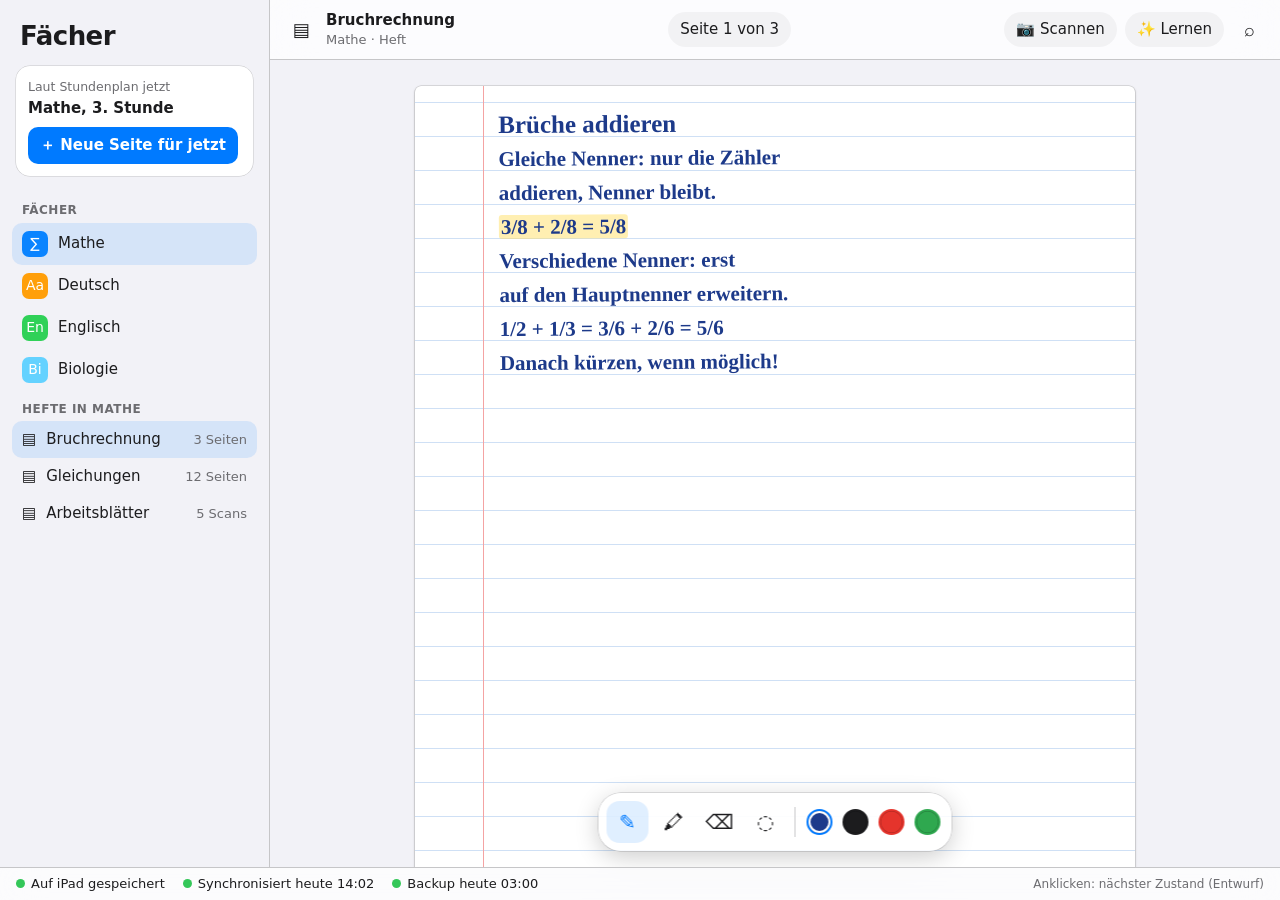
==== docs/mockup/index.html @ 71bb4525 "docs: clickable design draft of the iPad app A single HTML page: sidebar with subjects, a ruled page" ====
<!doctype html>
<html lang="de">
<head>
<meta charset="utf-8">
<meta name="viewport" content="width=device-width, initial-scale=1">
<title>JuNotes – Entwurf</title>
<style>
:root{
  --bg:#f2f2f7; --paper:#fff; --panel:#ffffffcc; --side:#f2f2f7; --line:#c6c6c8; --text:#1c1c1e; --muted:#6c6c70;
  --accent:#007aff; --ink:#1d3a8a; --rule:#cfe0f5; --margin:#f4a3a3; --glass:#ffffffb8; --hover:#0000000a; --sel:#007aff1f;
  --ok:#34c759; --wait:#ff9500; --bad:#ff3b30;
}
@media (prefers-color-scheme:dark){:root{
  --bg:#000; --paper:#1c1c1e; --panel:#2c2c2ecc; --side:#1c1c1e; --line:#38383a; --text:#f5f5f7; --muted:#98989d;
  --accent:#0a84ff; --ink:#9db7ff; --rule:#2e3a4d; --margin:#7a3a3a; --glass:#2c2c2eb8; --hover:#ffffff12; --sel:#0a84ff33;
}}
*{box-sizing:border-box;margin:0}
html,body{height:100%}
body{font:15px/1.4 -apple-system,BlinkMacSystemFont,"SF Pro Text","Segoe UI",system-ui,sans-serif;color:var(--text);background:var(--bg);overflow:hidden}
button{font:inherit;color:inherit;background:none;border:0;cursor:pointer}
.app{display:grid;grid-template-columns:270px minmax(0,1fr);grid-template-rows:minmax(0,1fr) auto;height:100vh}
.app.nosidebar{grid-template-columns:0 minmax(0,1fr)}
.app.nosidebar .side{display:none}

/* sidebar */
.side{background:var(--side);border-right:.5px solid var(--line);overflow:auto;padding:18px 12px;grid-row:1}
.side h2{font-size:26px;font-weight:700;letter-spacing:-.02em;padding:0 8px 12px}
.now{background:var(--paper);border-radius:14px;padding:12px;margin:0 4px 16px;box-shadow:0 0 0 .5px var(--line)}
.now small{color:var(--muted);display:block}
.now b{display:block;margin:2px 0 8px}
.btn{background:var(--accent);color:#fff;border-radius:10px;padding:8px 12px;font-weight:600;display:inline-flex;gap:6px;align-items:center}
.btn.ghost{background:var(--sel);color:var(--accent)}
.sec{font-size:12px;font-weight:600;color:var(--muted);padding:10px 10px 4px;text-transform:uppercase;letter-spacing:.04em}
.row{display:flex;align-items:center;gap:10px;width:100%;padding:8px 10px;border-radius:10px;text-align:left}
.row:hover{background:var(--hover)}
.row.sel{background:var(--sel)}
.dot{width:26px;height:26px;border-radius:7px;display:grid;place-items:center;color:#fff;font-size:14px;flex:none}
.row .meta{margin-left:auto;color:var(--muted);font-size:13px}

/* main */
.main{display:flex;flex-direction:column;min-width:0;min-height:0;position:relative;grid-row:1}
.bar{display:flex;align-items:center;gap:8px;padding:10px 14px;background:var(--glass);backdrop-filter:blur(20px) saturate(1.6);-webkit-backdrop-filter:blur(20px) saturate(1.6);border-bottom:.5px solid var(--line);z-index:5}
.bar .title{font-weight:600;white-space:nowrap}
.bar .sub{color:var(--muted);font-size:13px;white-space:nowrap}
.bar .mid{flex:1;text-align:center}
.pill{padding:7px 12px;border-radius:999px;background:var(--hover);display:inline-flex;gap:6px;align-items:center;font-weight:500}
.pill:hover{background:var(--sel);color:var(--accent)}
.icon{width:34px;height:34px;border-radius:10px;display:grid;place-items:center;font-size:18px}
.icon:hover{background:var(--hover)}
.scroll{flex:1;overflow:auto;padding:26px 0 120px;background:var(--bg);scroll-behavior:smooth}
.page{width:min(720px,calc(100% - 48px));aspect-ratio:210/297;margin:0 auto 22px;background:var(--paper);border-radius:6px;box-shadow:0 1px 3px #0003,0 0 0 .5px var(--line);position:relative;overflow:hidden;
  background-image:linear-gradient(var(--rule) 1px,transparent 1px);background-size:100% 34px;background-position:0 50px}
.page::before{content:"";position:absolute;left:68px;top:0;bottom:0;width:1px;background:var(--margin)}
.page .no{position:absolute;right:14px;bottom:10px;font-size:12px;color:var(--muted)}
.hand{position:absolute;left:84px;right:30px;top:20px;font:600 21px/34px "Bradley Hand","Noteworthy","Segoe Print","Comic Sans MS",cursive;color:var(--ink);transform:rotate(-.4deg)}
.hand .h{font-size:25px}
.hand mark{background:#ffe06680;color:inherit;padding:0 2px;border-radius:3px}
canvas.draw{position:absolute;inset:0;width:100%;height:100%;touch-action:none;cursor:crosshair}
.page.auto{opacity:.55}
.autonote{position:absolute;left:0;right:0;top:46%;text-align:center;color:var(--muted);font-size:14px}

/* floating tools */
.tools{position:absolute;left:50%;bottom:16px;transform:translateX(-50%);display:flex;gap:4px;padding:8px;border-radius:22px;background:var(--glass);backdrop-filter:blur(24px) saturate(1.6);-webkit-backdrop-filter:blur(24px) saturate(1.6);box-shadow:0 6px 24px #0003,0 0 0 .5px var(--line);z-index:6}
.tool{width:42px;height:42px;border-radius:13px;display:grid;place-items:center;font-size:20px}
.tool:hover{background:var(--hover)}
.tool.on{background:var(--sel);color:var(--accent)}
.sw{width:26px;height:26px;border-radius:50%;margin:8px 3px;box-shadow:0 0 0 .5px #0004 inset;border:2px solid transparent}
.sw.on{border-color:var(--accent);outline:2px solid var(--paper);outline-offset:-4px}
.sep{width:1px;background:var(--line);margin:6px 4px}

/* status line */
.status{grid-column:1/-1;grid-row:2;display:flex;gap:18px;padding:7px 16px;background:var(--glass);backdrop-filter:blur(20px);-webkit-backdrop-filter:blur(20px);border-top:.5px solid var(--line);font-size:13px;align-items:center;cursor:pointer;user-select:none;z-index:7}
.seg{display:inline-flex;gap:6px;align-items:center;white-space:nowrap}
.seg i{width:9px;height:9px;border-radius:50%;display:inline-block}
.ok i{background:var(--ok)}.wait i{background:var(--wait)}.bad i{background:var(--bad)}
.status .hint{margin-left:auto;color:var(--muted);font-size:12px}

/* overlays */
.scrim{position:fixed;inset:0;background:#0006;display:none;place-items:center;z-index:20}
.scrim.open{display:grid}
.sheet{width:min(460px,calc(100% - 32px));background:var(--paper);border-radius:20px;padding:22px;box-shadow:0 20px 60px #0006}
.sheet h3{font-size:20px;margin-bottom:4px}
.sheet p.s{color:var(--muted);margin-bottom:14px}
.opt{display:flex;gap:12px;align-items:center;padding:12px;border-radius:12px;border:1.5px solid var(--line);margin-bottom:8px;width:100%;text-align:left}
.opt.on{border-color:var(--accent);background:var(--sel)}
.opt small{color:var(--muted);display:block}
.actions{display:flex;justify-content:flex-end;gap:8px;margin-top:14px}
.menu{position:absolute;right:14px;top:56px;width:310px;background:var(--glass);backdrop-filter:blur(24px) saturate(1.6);-webkit-backdrop-filter:blur(24px) saturate(1.6);border-radius:16px;box-shadow:0 10px 40px #0004,0 0 0 .5px var(--line);padding:6px;display:none;z-index:10}
.menu.open{display:block}
.menu button{display:flex;gap:12px;width:100%;padding:10px;border-radius:10px;text-align:left;align-items:flex-start}
.menu button:hover{background:var(--sel)}
.menu small{color:var(--muted);display:block}
.menu .ic{font-size:20px;width:26px;text-align:center}
.card{background:var(--bg);border-radius:14px;padding:16px;margin:10px 0}
.card .q{font-weight:600;font-size:17px;margin-bottom:8px}
.src{font-size:12px;color:var(--accent)}
.search{width:min(560px,calc(100% - 32px));align-self:start;margin-top:12vh}
.search input{width:100%;font:inherit;font-size:18px;padding:12px 14px;border-radius:12px;border:0;background:var(--bg);color:var(--text);outline:2px solid var(--accent)}
.hit{display:flex;gap:12px;padding:10px 4px;border-bottom:.5px solid var(--line)}
.thumb{width:54px;aspect-ratio:210/297;background:var(--paper);border:.5px solid var(--line);border-radius:3px;flex:none;position:relative;background-image:linear-gradient(var(--rule) 1px,transparent 1px);background-size:100% 6px}
.thumb i{position:absolute;left:8px;right:8px;top:30%;height:6px;background:#ffd60a99;border-radius:2px}
.toast{position:fixed;left:50%;bottom:70px;transform:translate(-50%,20px);background:#1c1c1ee6;color:#fff;padding:10px 16px;border-radius:14px;opacity:0;transition:.25s;z-index:30;pointer-events:none;max-width:90%}
.toast.show{opacity:1;transform:translate(-50%,0)}
@media (max-width:820px){.app{grid-template-columns:0 minmax(0,1fr)}.side{display:none}.bar .sub{display:none}}
@media (prefers-reduced-motion:reduce){*{transition:none!important;scroll-behavior:auto!important}}
</style>
</head>
<body>
<div class="app" id="app">

  <aside class="side">
    <h2>Fächer</h2>
    <div class="now">
      <small>Laut Stundenplan jetzt</small>
      <b>Mathe, 3. Stunde</b>
      <button class="btn" id="nowBtn">＋ Neue Seite für jetzt</button>
    </div>
    <div id="subjects"></div>
    <div class="sec" id="booksTitle">Hefte</div>
    <div id="books"></div>
  </aside>

  <main class="main">
    <div class="bar">
      <button class="icon" id="toggleSide" aria-label="Seitenleiste">▤</button>
      <div><div class="title" id="docTitle">Bruchrechnung</div><div class="sub" id="docSub">Mathe · Heft</div></div>
      <div class="mid"><span class="pill" id="pos">Seite 1 von 3</span></div>
      <button class="pill" id="scanBtn">📷 Scannen</button>
      <button class="pill" id="learnBtn">✨ Lernen</button>
      <button class="icon" id="searchBtn" aria-label="Suchen">⌕</button>
    </div>

    <div class="menu" id="learnMenu">
      <button data-learn="quiz"><span class="ic">❓</span><span><b>Abfragen</b><small>Fragen zu dieser Seite, du antwortest</small></span></button>
      <button data-learn="test"><span class="ic">📝</span><span><b>Probetest</b><small>Als neues Heft zum Beschreiben, mit Lösung</small></span></button>
      <button data-learn="cards"><span class="ic">🗂</span><span><b>Karteikarten</b><small>Mit Wiederholungsplan</small></span></button>
      <button data-learn="check"><span class="ic">🔍</span><span><b>Ergänzen &amp; Prüfen</b><small>Lücken und Fehler am Rand markieren</small></span></button>
      <button data-learn="copy"><span class="ic">✍️</span><span><b>Abschreib-Modus</b><small>Kurz ansehen, aus dem Gedächtnis schreiben</small></span></button>
    </div>

    <div class="scroll" id="scroll">
      <div class="page" data-n="1">
        <div class="hand">
          <div class="h">Brüche addieren</div>
          Gleiche Nenner: nur die Zähler<br>
          addieren, Nenner bleibt.<br>
          <mark>3/8 + 2/8 = 5/8</mark><br>
          Verschiedene Nenner: erst<br>
          auf den Hauptnenner erweitern.<br>
          1/2 + 1/3 = 3/6 + 2/6 = 5/6<br>
          Danach kürzen, wenn möglich!
        </div>
        <canvas class="draw"></canvas><div class="no">1</div>
      </div>
      <div class="page" data-n="2">
        <div class="hand">
          <div class="h">Übungen</div>
          a) 1/4 + 1/4 = 2/4 = 1/2<br>
          b) 2/3 + 1/6 = 4/6 + 1/6 = 5/6<br>
          c) 3/5 − 1/10 = 6/10 − 1/10 = 1/2
        </div>
        <canvas class="draw"></canvas><div class="no">2</div>
      </div>
      <div class="page auto" data-n="3">
        <div class="autonote">Leere Seite, entsteht von selbst, wenn du unten weiterschreibst.<br>Wird beim Schließen still entfernt, wenn sie leer bleibt.</div>
        <canvas class="draw"></canvas><div class="no">3</div>
      </div>
    </div>

    <div class="tools" id="tools">
      <button class="tool on" data-tool="pen" title="Stift">✎</button>
      <button class="tool" data-tool="marker" title="Textmarker">🖍</button>
      <button class="tool" data-tool="eraser" title="Radierer">⌫</button>
      <button class="tool" data-tool="lasso" title="Auswahl">◌</button>
      <span class="sep"></span>
      <button class="sw on" style="background:#1d3a8a" data-color="#1d3a8a" aria-label="Blau"></button>
      <button class="sw" style="background:#1c1c1e" data-color="#1c1c1e" aria-label="Schwarz"></button>
      <button class="sw" style="background:#e5342c" data-color="#e5342c" aria-label="Rot"></button>
      <button class="sw" style="background:#2fa84f" data-color="#2fa84f" aria-label="Grün"></button>
    </div>
  </main>

  <div class="status" id="status" title="Zum Ausprobieren anklicken"></div>
</div>

<div class="scrim" id="scanScrim">
  <div class="sheet">
    <h3>Wohin mit dem Scan?</h3>
    <p class="s">2 Seiten erkannt. Du wirst nur einmal gefragt.</p>
    <button class="opt on" data-dest="a"><span class="dot" style="background:#0a84ff">∑</span><span><b>Mathe · Bruchrechnung</b><small>Passt zur Stunde laut Stundenplan, nach Seite 2 einfügen</small></span></button>
    <button class="opt" data-dest="b"><span class="dot" style="background:#8e8e93">▤</span><span><b>Als neues Arbeitsblatt</b><small>Eigenes Heft im Fach Mathe</small></span></button>
    <button class="opt" data-dest="c"><span class="dot" style="background:#8e8e93">…</span><span><b>Anderes Fach oder Heft</b><small>Auswahl öffnen</small></span></button>
    <div class="actions"><button class="btn ghost" data-close>Abbrechen</button><button class="btn" id="scanOk">Einfügen</button></div>
  </div>
</div>

<div class="scrim" id="learnScrim">
  <div class="sheet" id="learnSheet"></div>
</div>

<div class="scrim" id="searchScrim">
  <div class="sheet search">
    <input id="q" value="Bruch" aria-label="Suchen">
    <div id="hits"></div>
  </div>
</div>

<div class="toast" id="toast"></div>

<script>
const $=s=>document.querySelector(s), $$=s=>[...document.querySelectorAll(s)];
const subjects=[
  {id:'m',n:'Mathe',c:'#0a84ff',i:'∑',books:[['Bruchrechnung','3 Seiten'],['Gleichungen','12 Seiten'],['Arbeitsblätter','5 Scans']]},
  {id:'d',n:'Deutsch',c:'#ff9f0a',i:'Aa',books:[['Gedichte','8 Seiten'],['Aufsatz','4 Seiten']]},
  {id:'e',n:'Englisch',c:'#30d158',i:'En',books:[['Vokabeln','14 Seiten'],['Grammar','6 Seiten']]},
  {id:'b',n:'Biologie',c:'#64d2ff',i:'Bi',books:[['Zelle','7 Seiten']]},
];
let cur=subjects[0], book=0;
function toast(t){const e=$('#toast');e.textContent=t;e.classList.add('show');clearTimeout(toast.t);toast.t=setTimeout(()=>e.classList.remove('show'),2600)}
function renderSide(){
  $('#subjects').innerHTML='<div class="sec">Fächer</div>'+subjects.map(s=>`<button class="row ${s===cur?'sel':''}" data-s="${s.id}"><span class="dot" style="background:${s.c}">${s.i}</span>${s.n}</button>`).join('');
  $('#booksTitle').textContent='Hefte in '+cur.n;
  $('#books').innerHTML=cur.books.map((b,i)=>`<button class="row ${i===book?'sel':''}" data-b="${i}"><span>▤</span>${b[0]}<span class="meta">${b[1]}</span></button>`).join('');
  $('#docTitle').textContent=cur.books[book][0]; $('#docSub').textContent=cur.n+' · Heft';
}
document.addEventListener('click',e=>{
  const s=e.target.closest('[data-s]'); if(s){cur=subjects.find(x=>x.id===s.dataset.s);book=0;renderSide();return}
  const b=e.target.closest('[data-b]'); if(b){book=+b.dataset.b;renderSide();return}
});
renderSide();
$('#toggleSide').onclick=()=>$('#app').classList.toggle('nosidebar');
$('#nowBtn').onclick=()=>{cur=subjects[0];book=0;renderSide();$('#scroll').scrollTo({top:1e5});toast('Neue Seite in Mathe, Kopfzeile: heute, 3. Stunde')};

/* page position */
function pos(){const sc=$('#scroll'),pages=$$('.page');const mid=sc.getBoundingClientRect().top+sc.clientHeight/3;let n=1;pages.forEach((p,i)=>{if(p.getBoundingClientRect().top<=mid)n=i+1});$('#pos').textContent=`Seite ${n} von ${pages.length}`}
$('#scroll').addEventListener('scroll',pos);pos();

/* tools and drawing */
let tool='pen',color='#1d3a8a';
$$('.tool').forEach(b=>b.onclick=()=>{$$('.tool').forEach(x=>x.classList.remove('on'));b.classList.add('on');tool=b.dataset.tool});
$$('.sw').forEach(b=>b.onclick=()=>{$$('.sw').forEach(x=>x.classList.remove('on'));b.classList.add('on');color=b.dataset.color});
function wire(c){
  const fit=()=>{const r=c.getBoundingClientRect();c.width=r.width*devicePixelRatio;c.height=r.height*devicePixelRatio};
  fit();new ResizeObserver(fit).observe(c);
  const x=c.getContext('2d');let down=false,last=null;
  const pt=e=>{const r=c.getBoundingClientRect();return[(e.clientX-r.left)*devicePixelRatio,(e.clientY-r.top)*devicePixelRatio]};
  c.onpointerdown=e=>{down=true;last=pt(e);c.setPointerCapture(e.pointerId);if(c.closest('.auto')){c.closest('.page').classList.remove('auto');c.closest('.page').querySelector('.autonote').remove();addAuto()}};
  c.onpointermove=e=>{if(!down||tool==='lasso')return;const p=pt(e);const pr=e.pressure||.5;
    x.globalCompositeOperation=tool==='eraser'?'destination-out':'source-over';
    x.strokeStyle=tool==='marker'?'#ffe066':color;x.globalAlpha=tool==='marker'?.5:1;
    x.lineCap='round';x.lineJoin='round';x.lineWidth=(tool==='marker'?18:tool==='eraser'?26:1.6+pr*3)*devicePixelRatio;
    x.beginPath();x.moveTo(...last);x.lineTo(...p);x.stroke();last=p};
  c.onpointerup=c.onpointercancel=()=>down=false;
}
function addAuto(){
  const pages=$$('.page'),n=pages.length+1,p=document.createElement('div');p.className='page auto';p.dataset.n=n;
  p.innerHTML=`<div class="autonote">Noch eine leere Seite</div><canvas class="draw"></canvas><div class="no">${n}</div>`;
  $('#scroll').appendChild(p);wire(p.querySelector('canvas'));pos();toast('Neue Seite entstanden, weil du unten weitergeschrieben hast');
}
$$('canvas.draw').forEach(wire);

/* status line */
const states=[
  {s:['ok','Auf iPad gespeichert'],y:['ok','Synchronisiert heute 14:02'],b:['ok','Backup heute 03:00']},
  {s:['ok','Auf iPad gespeichert'],y:['wait','Synchronisiere 3 Änderungen'],b:['ok','Backup heute 03:00']},
  {s:['ok','Auf iPad gespeichert'],y:['wait','Wartet auf WLAN, 12 Änderungen sicher auf dem iPad'],b:['ok','Backup heute 03:00']},
  {s:['ok','Auf iPad gespeichert'],y:['bad','Server nicht erreichbar, alles ist sicher auf dem iPad'],b:['wait','Backup überfällig, zuletzt 16.11. 03:00']},
  {s:['bad','Speichern auf dem iPad fehlgeschlagen'],y:['wait','Synchronisierung pausiert'],b:['ok','Backup heute 03:00']},
];
let si=0;
function status(){const t=states[si];$('#status').innerHTML=[t.s,t.y,t.b].map(([c,x])=>`<span class="seg ${c}"><i></i>${x}</span>`).join('')+'<span class="hint">Anklicken: nächster Zustand (Entwurf)</span>'}
$('#status').onclick=()=>{si=(si+1)%states.length;status()};status();

/* scan */
const open=id=>$(id).classList.add('open'), close=id=>$(id).classList.remove('open');
$('#scanBtn').onclick=()=>open('#scanScrim');
$$('.opt').forEach(o=>o.onclick=()=>{$$('.opt').forEach(x=>x.classList.remove('on'));o.classList.add('on')});
$('#scanOk').onclick=()=>{close('#scanScrim');
  const after=$$('.page')[1],n=document.createElement('div');n.className='page';
  n.innerHTML='<div class="hand" style="font-family:system-ui;font-weight:500;font-size:15px;color:var(--text)"><div class="h" style="font-size:20px">Arbeitsblatt 4 (gescannt)</div>1) Berechne: 1/3 + 1/4<br>2) Berechne: 2/5 + 3/10<br>3) Kürze: 12/18</div><canvas class="draw"></canvas><div class="no">gescannt</div>';
  after.after(n);wire(n.querySelector('canvas'));$$('.page').forEach((p,i)=>{p.querySelector('.no').textContent=p.querySelector('.no').textContent==='gescannt'?'gescannt':i+1});
  pos();n.scrollIntoView({behavior:'smooth',block:'center'});toast('2 Seiten eingefügt. Texterkennung läuft im Hintergrund.')};
document.addEventListener('click',e=>{if(e.target.closest('[data-close]')||e.target.classList.contains('scrim')){$$('.scrim').forEach(s=>s.classList.remove('open'))}});

/* learn */
$('#learnBtn').onclick=e=>{e.stopPropagation();$('#learnMenu').classList.toggle('open')};
document.addEventListener('click',e=>{if(!e.target.closest('#learnMenu')&&!e.target.closest('#learnBtn'))$('#learnMenu').classList.remove('open')});
const learn={
  quiz:()=>`<h3>Abfragen</h3><p class="s">Frage 1 von 5 · aus Seite 1 und 2</p><div class="card"><div class="q">Was passiert mit dem Nenner, wenn du Brüche mit gleichem Nenner addierst?</div><div class="src">↗ Dein Heft, Seite 1, Zeile 2</div></div><p class="s">Schreib deine Antwort mit dem Stift oder sprich sie ein.</p><div class="actions"><button class="btn ghost" data-close>Später</button><button class="btn" data-toast="Antwort geprüft: richtig. Der Nenner bleibt.">Prüfen</button></div>`,
  test:()=>`<h3>Probetest</h3><p class="s">Wird als neues Heft „Probetest Bruchrechnung“ angelegt, mit Lösungsheft zum Aufdecken.</p><div class="card"><b>8 Aufgaben · ca. 20 Minuten</b><br><span class="s">Leicht bis mittel, passend zu deinem Heft.</span></div><div class="actions"><button class="btn ghost" data-close>Abbrechen</button><button class="btn" data-toast="Probetest wird erstellt …">Erstellen</button></div>`,
  cards:()=>`<h3>Karteikarten</h3><p class="s">12 Karten aus diesem Heft, wiederholt nach dem Vergessens-Rhythmus.</p><div class="card"><div class="q">Wie addiert man 1/2 + 1/3?</div><div class="src">↗ Seite 1</div></div><div class="actions"><button class="btn ghost" data-close>Später</button><button class="btn" data-toast="12 Karten angelegt, erste Wiederholung morgen">Anlegen</button></div>`,
  check:()=>`<h3>Ergänzen &amp; Prüfen</h3><p class="s">Die KI markiert am Rand, was fehlt oder falsch ist. Du entscheidest, was übernommen wird.</p><div class="card"><div class="q">Vorschlag zu Seite 1</div>„Beim Kürzen immer durch den größten gemeinsamen Teiler teilen.“<div class="src">Fehlt in deinem Heft · ergänzen?</div></div><div class="actions"><button class="btn ghost" data-close>Verwerfen</button><button class="btn" data-toast="Als Randnotiz übernommen">Übernehmen</button></div>`,
  copy:()=>`<h3>Abschreib-Modus</h3><p class="s">Seite 1 erscheint 30 Sekunden, dann wird sie ausgeblendet. Du schreibst daneben aus dem Gedächtnis, danach zeigt ein Vergleich, was fehlt.</p><div class="actions"><button class="btn ghost" data-close>Abbrechen</button><button class="btn" data-toast="Zwei Hefte nebeneinander, Timer läuft">Starten</button></div>`,
};
$$('[data-learn]').forEach(b=>b.onclick=()=>{$('#learnMenu').classList.remove('open');$('#learnSheet').innerHTML=learn[b.dataset.learn]();open('#learnScrim')});
$('#learnSheet').addEventListener('click',e=>{const t=e.target.closest('[data-toast]');if(t){toast(t.dataset.toast);close('#learnScrim')}});

/* search */
const hits=[['Mathe · Bruchrechnung','Seite 1','Gleiche Nenner: nur die Zähler addieren …'],['Mathe · Arbeitsblätter','Scan 2','Berechne: 1/3 + 1/4 (Bruch …)'],['Biologie · Zelle','Seite 5','… Bruchteil der Zellen teilt sich …']];
$('#searchBtn').onclick=()=>{open('#searchScrim');$('#q').focus();showHits()};
function showHits(){const q=$('#q').value.trim().toLowerCase();$('#hits').innerHTML=q?hits.filter(h=>(h[0]+h[2]).toLowerCase().includes(q.slice(0,4))).map(h=>`<div class="hit"><div class="thumb"><i></i></div><div><b>${h[0]}</b><div class="s" style="color:var(--muted)">${h[1]} · ${h[2]}</div></div></div>`).join(''):''}
$('#q').oninput=showHits;
addEventListener('keydown',e=>{if(e.key==='Escape')$$('.scrim').forEach(s=>s.classList.remove('open'))});
</script>
</body>
</html>
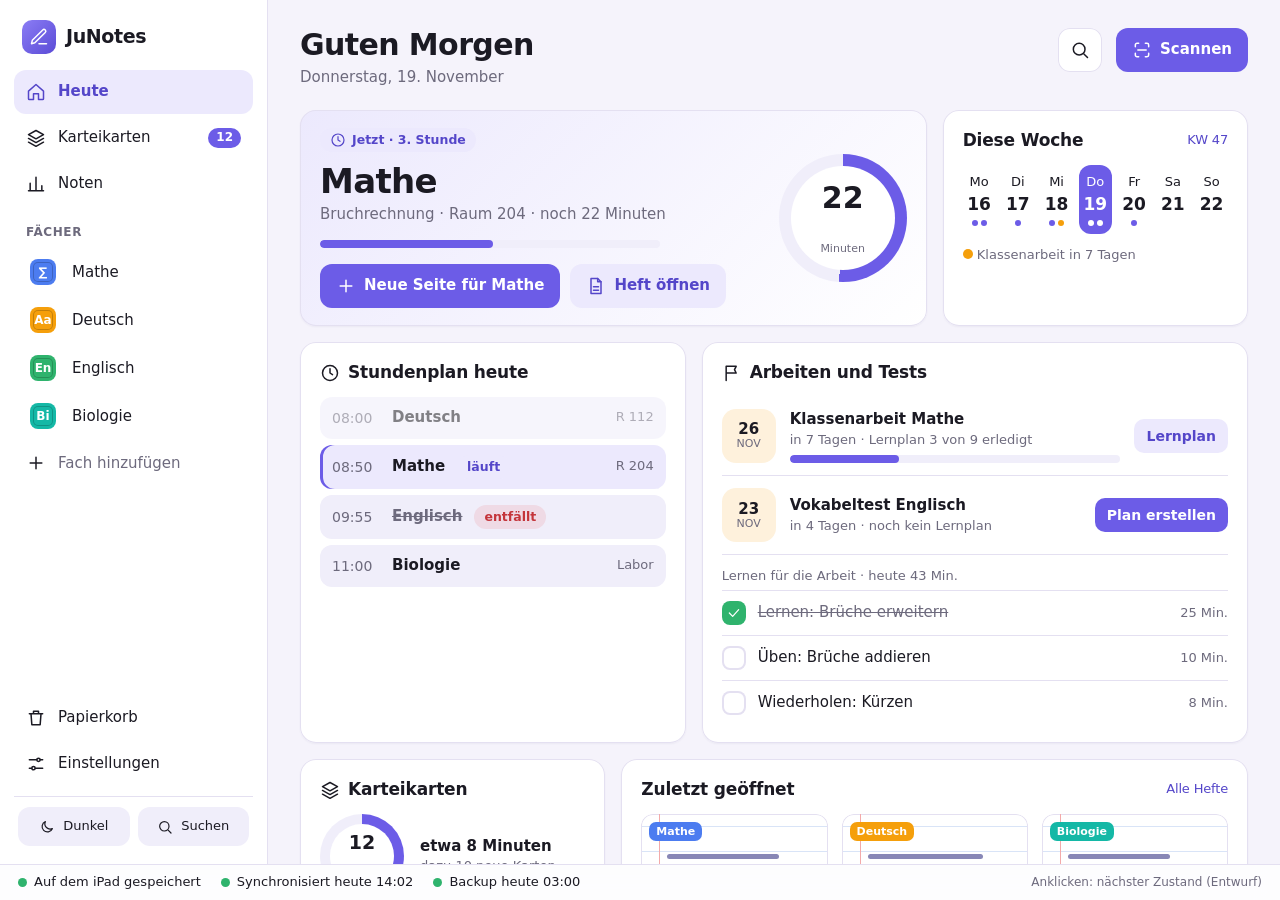
==== commit 0e0eb20f: "docs: second design draft with today, subject, notebook, flashcards and grades Clickable HTML draft " ====
--- a/docs/mockup/index.html
+++ b/docs/mockup/index.html
@@ -3,304 +3,588 @@
 <head>
 <meta charset="utf-8">
 <meta name="viewport" content="width=device-width, initial-scale=1">
-<title>JuNotes – Entwurf</title>
+<title>JuNotes – Entwurf 2</title>
 <style>
 :root{
-  --bg:#f2f2f7; --paper:#fff; --panel:#ffffffcc; --side:#f2f2f7; --line:#c6c6c8; --text:#1c1c1e; --muted:#6c6c70;
-  --accent:#007aff; --ink:#1d3a8a; --rule:#cfe0f5; --margin:#f4a3a3; --glass:#ffffffb8; --hover:#0000000a; --sel:#007aff1f;
-  --ok:#34c759; --wait:#ff9500; --bad:#ff3b30;
-}
-@media (prefers-color-scheme:dark){:root{
-  --bg:#000; --paper:#1c1c1e; --panel:#2c2c2ecc; --side:#1c1c1e; --line:#38383a; --text:#f5f5f7; --muted:#98989d;
-  --accent:#0a84ff; --ink:#9db7ff; --rule:#2e3a4d; --margin:#7a3a3a; --glass:#2c2c2eb8; --hover:#ffffff12; --sel:#0a84ff33;
+  --bg:#f5f3fb; --surface:#fff; --surface2:#f0eefa; --text:#1b1a23; --muted:#6d6a7d; --line:#e4e0f1;
+  --accent:#6c5ce7; --accent-soft:#ece9fd; --accent-text:#5446c9; --ok:#2fb36d; --warn:#f59f0b; --bad:#e5484d;
+  --glass:#ffffffcc; --paper:#fff; --ink:#27257a; --rule:#d9e4f7; --margin:#f3aaaa;
+  --math:#4c7cf0; --german:#f59f0b; --english:#2fb36d; --bio:#14b8a6; --radius:16px;
+}
+html.dark{
+  --bg:#0f0e15; --surface:#1a1925; --surface2:#232233; --text:#f2f1f7; --muted:#a09db3; --line:#2d2b40;
+  --accent:#8b7df5; --accent-soft:#2a2650; --accent-text:#b7adff; --glass:#1a1925cc; --paper:#fdfcff;
+}
+@media (prefers-color-scheme:dark){html:not(.light):not(.dark){
+  --bg:#0f0e15; --surface:#1a1925; --surface2:#232233; --text:#f2f1f7; --muted:#a09db3; --line:#2d2b40;
+  --accent:#8b7df5; --accent-soft:#2a2650; --accent-text:#b7adff; --glass:#1a1925cc; --paper:#fdfcff;
 }}
 *{box-sizing:border-box;margin:0}
 html,body{height:100%}
-body{font:15px/1.4 -apple-system,BlinkMacSystemFont,"SF Pro Text","Segoe UI",system-ui,sans-serif;color:var(--text);background:var(--bg);overflow:hidden}
+body{font:15px/1.45 -apple-system,BlinkMacSystemFont,"SF Pro Text","Segoe UI",system-ui,sans-serif;color:var(--text);background:var(--bg);overflow:hidden}
 button{font:inherit;color:inherit;background:none;border:0;cursor:pointer}
-.app{display:grid;grid-template-columns:270px minmax(0,1fr);grid-template-rows:minmax(0,1fr) auto;height:100vh}
-.app.nosidebar{grid-template-columns:0 minmax(0,1fr)}
-.app.nosidebar .side{display:none}
+.i{width:20px;height:20px;fill:none;stroke:currentColor;stroke-width:1.8;stroke-linecap:round;stroke-linejoin:round;flex:none}
+.i.s{width:16px;height:16px}
+h1{font-size:30px;letter-spacing:-.02em;line-height:1.15}
+h2{font-size:17px;letter-spacing:-.01em}
+.muted{color:var(--muted)} .small{font-size:13px}
+.app{display:grid;grid-template-columns:268px minmax(0,1fr);grid-template-rows:minmax(0,1fr) auto;height:100vh}
+.app.collapsed{grid-template-columns:0 minmax(0,1fr)}.app.collapsed .side{display:none}
 
 /* sidebar */
-.side{background:var(--side);border-right:.5px solid var(--line);overflow:auto;padding:18px 12px;grid-row:1}
-.side h2{font-size:26px;font-weight:700;letter-spacing:-.02em;padding:0 8px 12px}
-.now{background:var(--paper);border-radius:14px;padding:12px;margin:0 4px 16px;box-shadow:0 0 0 .5px var(--line)}
-.now small{color:var(--muted);display:block}
-.now b{display:block;margin:2px 0 8px}
-.btn{background:var(--accent);color:#fff;border-radius:10px;padding:8px 12px;font-weight:600;display:inline-flex;gap:6px;align-items:center}
-.btn.ghost{background:var(--sel);color:var(--accent)}
-.sec{font-size:12px;font-weight:600;color:var(--muted);padding:10px 10px 4px;text-transform:uppercase;letter-spacing:.04em}
-.row{display:flex;align-items:center;gap:10px;width:100%;padding:8px 10px;border-radius:10px;text-align:left}
-.row:hover{background:var(--hover)}
-.row.sel{background:var(--sel)}
-.dot{width:26px;height:26px;border-radius:7px;display:grid;place-items:center;color:#fff;font-size:14px;flex:none}
-.row .meta{margin-left:auto;color:var(--muted);font-size:13px}
+.side{background:var(--surface);border-right:1px solid var(--line);padding:18px 14px;overflow:auto;display:flex;flex-direction:column;gap:2px;grid-row:1}
+.brand{display:flex;align-items:center;gap:10px;padding:2px 8px 14px;font-weight:700;font-size:19px;letter-spacing:-.02em}
+.logo{width:34px;height:34px;border-radius:10px;background:linear-gradient(135deg,#8b7df5,#5b4bd6);display:grid;place-items:center;color:#fff}
+.nav{display:flex;align-items:center;gap:12px;padding:10px 12px;border-radius:12px;width:100%;text-align:left;min-height:44px;color:var(--text)}
+.nav:hover{background:var(--surface2)} .nav.on{background:var(--accent-soft);color:var(--accent-text);font-weight:600}
+.nav .badge{margin-left:auto;background:var(--accent);color:#fff;border-radius:999px;font-size:12px;font-weight:600;padding:1px 8px}
+.nav .sw{width:26px;height:26px;border-radius:8px;display:grid;place-items:center;color:#fff;font-size:12px;font-weight:700;flex:none}
+.sec{font-size:12px;font-weight:600;color:var(--muted);letter-spacing:.05em;text-transform:uppercase;padding:16px 12px 6px}
+.grow{flex:1}
+.side .foot{display:flex;gap:8px;padding:10px 4px 0;border-top:1px solid var(--line);margin-top:8px}
+.side .foot button{flex:1;display:flex;align-items:center;justify-content:center;gap:8px;padding:10px;border-radius:12px;background:var(--surface2);font-size:13px}
 
 /* main */
-.main{display:flex;flex-direction:column;min-width:0;min-height:0;position:relative;grid-row:1}
-.bar{display:flex;align-items:center;gap:8px;padding:10px 14px;background:var(--glass);backdrop-filter:blur(20px) saturate(1.6);-webkit-backdrop-filter:blur(20px) saturate(1.6);border-bottom:.5px solid var(--line);z-index:5}
-.bar .title{font-weight:600;white-space:nowrap}
-.bar .sub{color:var(--muted);font-size:13px;white-space:nowrap}
-.bar .mid{flex:1;text-align:center}
-.pill{padding:7px 12px;border-radius:999px;background:var(--hover);display:inline-flex;gap:6px;align-items:center;font-weight:500}
-.pill:hover{background:var(--sel);color:var(--accent)}
-.icon{width:34px;height:34px;border-radius:10px;display:grid;place-items:center;font-size:18px}
-.icon:hover{background:var(--hover)}
-.scroll{flex:1;overflow:auto;padding:26px 0 120px;background:var(--bg);scroll-behavior:smooth}
-.page{width:min(720px,calc(100% - 48px));aspect-ratio:210/297;margin:0 auto 22px;background:var(--paper);border-radius:6px;box-shadow:0 1px 3px #0003,0 0 0 .5px var(--line);position:relative;overflow:hidden;
-  background-image:linear-gradient(var(--rule) 1px,transparent 1px);background-size:100% 34px;background-position:0 50px}
-.page::before{content:"";position:absolute;left:68px;top:0;bottom:0;width:1px;background:var(--margin)}
-.page .no{position:absolute;right:14px;bottom:10px;font-size:12px;color:var(--muted)}
-.hand{position:absolute;left:84px;right:30px;top:20px;font:600 21px/34px "Bradley Hand","Noteworthy","Segoe Print","Comic Sans MS",cursive;color:var(--ink);transform:rotate(-.4deg)}
-.hand .h{font-size:25px}
-.hand mark{background:#ffe06680;color:inherit;padding:0 2px;border-radius:3px}
+.main{position:relative;min-width:0;min-height:0;overflow:hidden;grid-row:1}
+.view{display:none;height:100%;overflow:auto;padding:28px 32px 40px}
+.view.on{display:block}
+.head{display:flex;align-items:flex-start;gap:14px;margin-bottom:22px}
+.head .t{flex:1}.head .sub{color:var(--muted);margin-top:4px}
+.btn{display:inline-flex;align-items:center;gap:8px;padding:10px 16px;border-radius:12px;background:var(--accent);color:#fff;font-weight:600;min-height:44px}
+.btn.soft{background:var(--accent-soft);color:var(--accent-text)} .btn.plain{background:var(--surface);box-shadow:inset 0 0 0 1px var(--line);color:var(--text)}
+.btn.sm{padding:6px 12px;min-height:34px;font-size:14px;border-radius:10px}
+.icon-btn{width:44px;height:44px;border-radius:12px;display:grid;place-items:center;background:var(--surface);box-shadow:inset 0 0 0 1px var(--line)}
+.grid{display:grid;grid-template-columns:repeat(12,minmax(0,1fr));gap:16px}
+.card{background:var(--surface);border-radius:var(--radius);padding:18px 20px;box-shadow:0 1px 2px #2b1f6a0d,inset 0 0 0 1px var(--line);min-width:0}
+.card h2{display:flex;align-items:center;gap:8px;margin-bottom:12px}
+.card h2 .more{margin-left:auto;font-size:13px;font-weight:500;color:var(--accent-text)}
+.c4{grid-column:span 4}.c5{grid-column:span 5}.c6{grid-column:span 6}.c7{grid-column:span 7}.c8{grid-column:span 8}.c12{grid-column:span 12}
+.chip{display:inline-flex;align-items:center;gap:6px;padding:3px 10px;border-radius:999px;font-size:12.5px;font-weight:600;background:var(--surface2);color:var(--muted);white-space:nowrap}
+.chip.ok{background:#2fb36d22;color:#1f8c53}.chip.warn{background:#f59f0b24;color:#b57105}.chip.bad{background:#e5484d1f;color:#c4343a}.chip.new{background:var(--accent-soft);color:var(--accent-text)}
+html.dark .chip.ok{color:#5fd596}html.dark .chip.warn{color:#f7b84a}html.dark .chip.bad{color:#f27a7e}
+.dot{width:10px;height:10px;border-radius:50%;display:inline-block;flex:none}
+.bar{height:8px;border-radius:99px;background:var(--surface2);overflow:hidden}.bar>i{display:block;height:100%;border-radius:99px;background:var(--accent)}
+.ring{--p:50;--c:var(--accent);width:84px;height:84px;border-radius:50%;background:conic-gradient(var(--c) calc(var(--p)*1%),var(--surface2) 0);display:grid;place-items:center;flex:none}
+.ring>span{width:64px;height:64px;border-radius:50%;background:var(--surface);display:grid;place-items:center;font-weight:700;font-size:19px;text-align:center;line-height:1.1}
+.ring small{display:block;font-size:11px;font-weight:500;color:var(--muted)}
+
+/* today */
+.hero{display:flex;gap:22px;align-items:center;background:linear-gradient(135deg,var(--accent-soft),var(--surface));}
+.hero .big{font-size:34px;font-weight:700;letter-spacing:-.02em;line-height:1.1;margin:8px 0 4px}
+.hero .actions{display:flex;gap:10px;margin-top:16px;flex-wrap:wrap}
+.week{display:grid;grid-template-columns:repeat(7,1fr);gap:6px;text-align:center}
+.week div{padding:8px 0;border-radius:12px;font-size:13px}.week b{display:block;font-size:17px}
+.week .today{background:var(--accent);color:#fff}
+.week .pips{display:flex;gap:3px;justify-content:center;margin-top:4px;min-height:6px}.week .pips i{width:6px;height:6px;border-radius:50%;background:var(--accent)}.week .today .pips i{background:#fff}.week .pips i.x{background:var(--warn)}
+.tl{display:flex;flex-direction:column;gap:6px}
+.tl .row{display:flex;gap:12px;align-items:center;padding:10px 12px;border-radius:12px;background:var(--surface2)}
+.tl .row time{width:48px;color:var(--muted);font-variant-numeric:tabular-nums;font-size:14px}
+.tl .row.now{background:var(--accent-soft);box-shadow:inset 3px 0 0 var(--accent)}.tl .row.done{opacity:.55}
+.tl .row.off b{text-decoration:line-through;color:var(--muted)}
+.tl .row .r{margin-left:auto;color:var(--muted);font-size:13px}
+.exam{display:flex;gap:14px;align-items:center;padding:12px 0;border-bottom:1px solid var(--line)}.exam:last-child{border:0}
+.exam .d{width:54px;height:54px;border-radius:14px;background:var(--surface2);display:grid;place-items:center;text-align:center;line-height:1.05;font-weight:700;flex:none}
+.exam .d small{display:block;font-weight:500;color:var(--muted);font-size:11px;text-transform:uppercase}
+.exam .d.soon{background:#f59f0b24}
+.exam .m{flex:1;min-width:0}
+.todo{display:flex;align-items:center;gap:12px;padding:10px 0;border-top:1px solid var(--line);width:100%;text-align:left;min-height:44px}
+.todo .box{width:24px;height:24px;border-radius:8px;box-shadow:inset 0 0 0 2px var(--line);display:grid;place-items:center;color:#fff;flex:none}
+.todo.done .box{background:var(--ok);box-shadow:none}.todo.done span.t{text-decoration:line-through;color:var(--muted)}
+.todo .mins{margin-left:auto;color:var(--muted);font-size:13px}
+.books{display:grid;grid-template-columns:repeat(auto-fill,minmax(150px,1fr));gap:14px}
+.nb{cursor:pointer}
+.cover{aspect-ratio:.8;border-radius:12px;background:var(--paper);box-shadow:inset 0 0 0 1px var(--line);position:relative;overflow:hidden;
+  background-image:repeating-linear-gradient(transparent 0 15px,var(--rule) 15px 16px);background-position:0 22px}
+.cover:before{content:"";position:absolute;left:18px;top:0;bottom:0;width:1px;background:var(--margin)}
+.cover i{position:absolute;left:26px;right:12px;height:5px;border-radius:3px;background:var(--ink);opacity:.55}
+.cover .tag{position:absolute;left:8px;top:8px;right:auto;height:auto;width:auto;background:var(--c);opacity:1;color:#fff;font:600 11px/1 system-ui;padding:4px 7px;border-radius:7px}
+.nb strong{display:block;margin-top:8px;font-size:14.5px}.nb small{color:var(--muted)}
+.news{display:flex;gap:12px;padding:10px 0;border-top:1px solid var(--line)}.news:first-of-type{border:0}
+
+/* subject */
+.stats{display:grid;grid-template-columns:repeat(4,1fr);gap:14px;margin-bottom:16px}
+.stat{padding:16px 18px}.stat b{font-size:26px;display:block;letter-spacing:-.02em}.stat span{color:var(--muted);font-size:13px}
+.list .li{display:flex;align-items:center;gap:12px;padding:12px 0;border-top:1px solid var(--line)}.list .li:first-child{border:0}
+.li .ic{width:38px;height:38px;border-radius:11px;display:grid;place-items:center;background:var(--surface2);flex:none}
+.li .m{flex:1;min-width:0}.li .m small{color:var(--muted);display:block}
+.spark{display:flex;align-items:flex-end;gap:5px;height:60px}.spark i{flex:1;border-radius:5px 5px 2px 2px;background:var(--accent-soft);position:relative}.spark i:last-child{background:var(--accent)}
+
+/* book */
+.view.book{padding:0;display:none;grid-template-rows:auto minmax(0,1fr);height:100%}.view.book.on{display:grid}
+.topbar{display:flex;align-items:center;gap:10px;padding:10px 16px;background:var(--glass);backdrop-filter:blur(22px) saturate(1.6);-webkit-backdrop-filter:blur(22px) saturate(1.6);border-bottom:1px solid var(--line);z-index:5}
+.crumb{display:flex;align-items:center;gap:6px;color:var(--muted);min-width:0;white-space:nowrap}.crumb b{color:var(--text)}
+.pos{padding:7px 14px;border-radius:999px;background:var(--surface2);font-weight:600;font-size:14px}
+.menu{position:absolute;right:16px;top:60px;width:340px;background:var(--glass);backdrop-filter:blur(26px) saturate(1.6);-webkit-backdrop-filter:blur(26px) saturate(1.6);border-radius:18px;box-shadow:0 14px 44px #1b103d40,inset 0 0 0 1px var(--line);padding:8px;display:none;z-index:20}
+.menu.on{display:block}
+.menu button{display:flex;gap:12px;width:100%;padding:10px 12px;border-radius:12px;text-align:left;align-items:flex-start;min-height:44px}
+.menu button:hover{background:var(--accent-soft)}.menu small{display:block;color:var(--muted)}
+.studio{display:grid;grid-template-columns:96px minmax(0,1fr) 300px;min-height:0;position:relative}
+.studio.noinsp{grid-template-columns:96px minmax(0,1fr)}.studio.noinsp .insp{display:none}
+.rail{overflow:auto;padding:14px 12px;background:var(--surface);border-right:1px solid var(--line);display:flex;flex-direction:column;gap:12px;align-items:center}
+.th{width:64px;text-align:center;font-size:12px;color:var(--muted);cursor:pointer}
+.th .p{aspect-ratio:.707;border-radius:6px;background:var(--paper);box-shadow:inset 0 0 0 1px var(--line);margin-bottom:4px;background-image:repeating-linear-gradient(transparent 0 7px,var(--rule) 7px 8px)}
+.th.on .p{box-shadow:inset 0 0 0 2.5px var(--accent)}.th.on{color:var(--accent-text);font-weight:600}
+.th .auto{opacity:.5}
+.th.add .p{display:grid;place-items:center;color:var(--accent);background:var(--accent-soft);background-image:none}
+.stage{overflow:auto;padding:26px 20px 120px;background:var(--bg);position:relative}
+.sheet{position:relative;width:min(700px,100%);aspect-ratio:210/297;margin:0 auto 24px;background:var(--paper);border-radius:6px;box-shadow:0 2px 12px #2b1f6a1f;overflow:hidden;color:#111;container-type:inline-size;
+  background-image:repeating-linear-gradient(transparent 0 calc(4.7cqw - 1px),var(--rule) calc(4.7cqw - 1px) 4.7cqw);background-position:0 7.5cqw}
+.sheet:before{content:"";position:absolute;left:10.8cqw;top:0;bottom:0;width:1px;background:var(--margin)}
+.hw{position:absolute;inset:0;padding:3cqw 5cqw 0 13cqw;font:600 2.7cqw/4.7cqw "Bradley Hand","Noteworthy","Segoe Print","Comic Sans MS",cursive;color:var(--ink)}
+.hw .stamp{position:absolute;left:13cqw;top:1.2cqw;font:500 2cqw system-ui;color:#8d8aa3}
+.pill{display:inline-block;padding:0 2.2cqw;border-radius:2cqw;font-weight:700;margin:1.6cqw 0 .4cqw}
+.pill.a{background:#d9d3ff}.pill.b{background:#cdebd9}.pill.c{background:#ffe3a8}
+.fbox{display:inline-block;border:.35cqw solid #8b7df5;background:#efecff;border-radius:1.2cqw;padding:.2cqw 3cqw;font-size:3.4cqw;margin:.8cqw 0}
+.hl{background:linear-gradient(transparent 20%,#ffe27a99 20% 90%,transparent 90%)}
+.fig{position:absolute;right:5cqw;top:19cqw;width:24cqw}
 canvas.draw{position:absolute;inset:0;width:100%;height:100%;touch-action:none;cursor:crosshair}
-.page.auto{opacity:.55}
-.autonote{position:absolute;left:0;right:0;top:46%;text-align:center;color:var(--muted);font-size:14px}
-
-/* floating tools */
-.tools{position:absolute;left:50%;bottom:16px;transform:translateX(-50%);display:flex;gap:4px;padding:8px;border-radius:22px;background:var(--glass);backdrop-filter:blur(24px) saturate(1.6);-webkit-backdrop-filter:blur(24px) saturate(1.6);box-shadow:0 6px 24px #0003,0 0 0 .5px var(--line);z-index:6}
-.tool{width:42px;height:42px;border-radius:13px;display:grid;place-items:center;font-size:20px}
-.tool:hover{background:var(--hover)}
-.tool.on{background:var(--sel);color:var(--accent)}
-.sw{width:26px;height:26px;border-radius:50%;margin:8px 3px;box-shadow:0 0 0 .5px #0004 inset;border:2px solid transparent}
-.sw.on{border-color:var(--accent);outline:2px solid var(--paper);outline-offset:-4px}
-.sep{width:1px;background:var(--line);margin:6px 4px}
-
-/* status line */
-.status{grid-column:1/-1;grid-row:2;display:flex;gap:18px;padding:7px 16px;background:var(--glass);backdrop-filter:blur(20px);-webkit-backdrop-filter:blur(20px);border-top:.5px solid var(--line);font-size:13px;align-items:center;cursor:pointer;user-select:none;z-index:7}
-.seg{display:inline-flex;gap:6px;align-items:center;white-space:nowrap}
-.seg i{width:9px;height:9px;border-radius:50%;display:inline-block}
-.ok i{background:var(--ok)}.wait i{background:var(--wait)}.bad i{background:var(--bad)}
+.add-box{position:absolute;left:3cqw;right:3cqw;bottom:3cqw;background:#e1f5e6;border-radius:2cqw;padding:1.8cqw 2.4cqw;font:500 2.2cqw/1.4 system-ui;color:#124a25}
+.palette{position:absolute;left:50%;bottom:18px;transform:translateX(-50%);display:flex;align-items:center;gap:2px;padding:8px;border-radius:24px;background:var(--glass);backdrop-filter:blur(26px) saturate(1.6);-webkit-backdrop-filter:blur(26px) saturate(1.6);box-shadow:0 10px 34px #1b103d40,inset 0 0 0 1px var(--line);z-index:6}
+.tool{width:46px;height:46px;border-radius:14px;display:grid;place-items:center}.tool:hover{background:var(--surface2)}.tool.on{background:var(--accent-soft);color:var(--accent-text)}
+.sep{width:1px;height:28px;background:var(--line);margin:0 6px}
+.sw{width:28px;height:28px;border-radius:50%;margin:0 4px;box-shadow:inset 0 0 0 1px #0003;border:3px solid transparent;background-clip:padding-box}.sw.on{box-shadow:0 0 0 2.5px var(--accent)}
+.insp{overflow:auto;padding:16px;background:var(--surface);border-left:1px solid var(--line);display:flex;flex-direction:column;gap:16px}
+.insp h3{font-size:12px;letter-spacing:.05em;text-transform:uppercase;color:var(--muted);margin-bottom:8px}
+.kv{display:flex;justify-content:space-between;padding:7px 0;border-bottom:1px solid var(--line);font-size:14px}.kv:last-child{border:0}
+.act{display:flex;gap:12px;align-items:center;width:100%;padding:10px;border-radius:12px;text-align:left;background:var(--surface2);margin-bottom:6px;min-height:50px}
+.act:hover{background:var(--accent-soft)}.act small{display:block;color:var(--muted)}
+.act .ic{width:34px;height:34px;border-radius:10px;background:var(--surface);display:grid;place-items:center;color:var(--accent);flex:none}
+
+/* cards */
+.study{display:grid;grid-template-columns:260px minmax(0,1fr);gap:20px;align-items:start}
+.deck{display:flex;align-items:center;gap:10px;padding:12px;border-radius:12px;width:100%;text-align:left;min-height:48px}.deck:hover{background:var(--surface2)}.deck.on{background:var(--accent-soft)}
+.flash{max-width:640px;margin:10px auto 0;text-align:center}
+.fc{min-height:260px;display:flex;flex-direction:column;justify-content:center;align-items:center;gap:14px;padding:30px;border-radius:24px;background:var(--surface);box-shadow:0 8px 30px #2b1f6a14,inset 0 0 0 1px var(--line)}
+.fc .q{font-size:26px;font-weight:600;letter-spacing:-.01em}.fc .a{font-size:21px;color:var(--accent-text)}
+.rates{display:grid;grid-template-columns:repeat(4,1fr);gap:10px;margin-top:16px}
+.rate{padding:12px 6px;border-radius:14px;font-weight:600;min-height:58px}.rate small{display:block;font-weight:500;opacity:.8}
+.r1{background:#e5484d22;color:#c4343a}.r2{background:#f59f0b24;color:#a76400}.r3{background:#2fb36d22;color:#1b8a4f}.r4{background:#4c7cf022;color:#2f5fd0}
+html.dark .r1{color:#f27a7e}html.dark .r2{color:#f7b84a}html.dark .r3{color:#5fd596}html.dark .r4{color:#8fb0ff}
+
+/* grades */
+.grade-row{display:flex;align-items:center;gap:14px;padding:12px;border-radius:14px;width:100%;text-align:left;min-height:60px}.grade-row:hover{background:var(--surface2)}.grade-row.on{background:var(--accent-soft)}
+.avg{font-size:22px;font-weight:700;font-variant-numeric:tabular-nums;width:56px;text-align:right}
+input[type=range]{width:100%;accent-color:var(--accent);height:32px}
+.answer{padding:14px 16px;border-radius:14px;background:var(--accent-soft);color:var(--accent-text);font-weight:600;margin-top:12px}
+
+/* status */
+.status{grid-column:1/-1;grid-row:2;display:flex;gap:20px;align-items:center;padding:8px 18px;background:var(--glass);backdrop-filter:blur(20px);-webkit-backdrop-filter:blur(20px);border-top:1px solid var(--line);font-size:13px;cursor:pointer;user-select:none;z-index:9}
+.seg{display:inline-flex;gap:7px;align-items:center;white-space:nowrap}.seg i{width:9px;height:9px;border-radius:50%}
+.seg.ok i{background:var(--ok)}.seg.wait i{background:var(--warn)}.seg.bad i{background:var(--bad)}
 .status .hint{margin-left:auto;color:var(--muted);font-size:12px}
 
 /* overlays */
-.scrim{position:fixed;inset:0;background:#0006;display:none;place-items:center;z-index:20}
-.scrim.open{display:grid}
-.sheet{width:min(460px,calc(100% - 32px));background:var(--paper);border-radius:20px;padding:22px;box-shadow:0 20px 60px #0006}
-.sheet h3{font-size:20px;margin-bottom:4px}
-.sheet p.s{color:var(--muted);margin-bottom:14px}
-.opt{display:flex;gap:12px;align-items:center;padding:12px;border-radius:12px;border:1.5px solid var(--line);margin-bottom:8px;width:100%;text-align:left}
-.opt.on{border-color:var(--accent);background:var(--sel)}
-.opt small{color:var(--muted);display:block}
-.actions{display:flex;justify-content:flex-end;gap:8px;margin-top:14px}
-.menu{position:absolute;right:14px;top:56px;width:310px;background:var(--glass);backdrop-filter:blur(24px) saturate(1.6);-webkit-backdrop-filter:blur(24px) saturate(1.6);border-radius:16px;box-shadow:0 10px 40px #0004,0 0 0 .5px var(--line);padding:6px;display:none;z-index:10}
-.menu.open{display:block}
-.menu button{display:flex;gap:12px;width:100%;padding:10px;border-radius:10px;text-align:left;align-items:flex-start}
-.menu button:hover{background:var(--sel)}
-.menu small{color:var(--muted);display:block}
-.menu .ic{font-size:20px;width:26px;text-align:center}
-.card{background:var(--bg);border-radius:14px;padding:16px;margin:10px 0}
-.card .q{font-weight:600;font-size:17px;margin-bottom:8px}
-.src{font-size:12px;color:var(--accent)}
-.search{width:min(560px,calc(100% - 32px));align-self:start;margin-top:12vh}
-.search input{width:100%;font:inherit;font-size:18px;padding:12px 14px;border-radius:12px;border:0;background:var(--bg);color:var(--text);outline:2px solid var(--accent)}
-.hit{display:flex;gap:12px;padding:10px 4px;border-bottom:.5px solid var(--line)}
-.thumb{width:54px;aspect-ratio:210/297;background:var(--paper);border:.5px solid var(--line);border-radius:3px;flex:none;position:relative;background-image:linear-gradient(var(--rule) 1px,transparent 1px);background-size:100% 6px}
-.thumb i{position:absolute;left:8px;right:8px;top:30%;height:6px;background:#ffd60a99;border-radius:2px}
-.toast{position:fixed;left:50%;bottom:70px;transform:translate(-50%,20px);background:#1c1c1ee6;color:#fff;padding:10px 16px;border-radius:14px;opacity:0;transition:.25s;z-index:30;pointer-events:none;max-width:90%}
-.toast.show{opacity:1;transform:translate(-50%,0)}
-@media (max-width:820px){.app{grid-template-columns:0 minmax(0,1fr)}.side{display:none}.bar .sub{display:none}}
-@media (prefers-reduced-motion:reduce){*{transition:none!important;scroll-behavior:auto!important}}
+.scrim{position:fixed;inset:0;background:#120c2a66;display:none;place-items:center;z-index:50;padding:20px}.scrim.on{display:grid}
+.modal{width:min(520px,100%);background:var(--surface);border-radius:24px;padding:24px;box-shadow:0 24px 70px #0006;max-height:90vh;overflow:auto}
+.modal h3{font-size:21px;margin-bottom:4px}.modal .actions{display:flex;justify-content:flex-end;gap:10px;margin-top:18px}
+.opt{display:flex;gap:12px;align-items:center;padding:13px 14px;border-radius:14px;box-shadow:inset 0 0 0 1.5px var(--line);margin-top:8px;width:100%;text-align:left;min-height:56px}
+.opt.on{box-shadow:inset 0 0 0 2px var(--accent);background:var(--accent-soft)}.opt small{color:var(--muted);display:block}
+.radio{width:22px;height:22px;border-radius:50%;box-shadow:inset 0 0 0 2px var(--line);flex:none}.opt.on .radio{box-shadow:inset 0 0 0 6px var(--accent)}
+.search-box{width:100%;font:inherit;font-size:18px;padding:14px 16px;border-radius:14px;border:0;background:var(--surface2);color:var(--text);outline:2px solid var(--accent)}
+.hit{display:flex;gap:12px;padding:12px 4px;border-bottom:1px solid var(--line);cursor:pointer}.hit mark{background:#ffe27acc;color:inherit;border-radius:3px;padding:0 2px}
+.toast{position:fixed;left:50%;bottom:64px;transform:translate(-50%,20px);background:#241d4be6;color:#fff;padding:11px 18px;border-radius:14px;opacity:0;transition:.25s;z-index:80;pointer-events:none}.toast.on{opacity:1;transform:translate(-50%,0)}
+@media (max-width:980px){.app{grid-template-columns:0 minmax(0,1fr)}.side{display:none}.grid>*{grid-column:span 12!important}.stats{grid-template-columns:repeat(2,1fr)}.study{grid-template-columns:1fr}.studio{grid-template-columns:76px minmax(0,1fr)}.insp{display:none}}
+@media (prefers-reduced-motion:reduce){*{transition:none!important}}
 </style>
 </head>
 <body>
+<svg width="0" height="0" style="position:absolute" aria-hidden="true"><defs>
+<symbol id="i-home" viewBox="0 0 24 24"><path d="M3 11l9-8 9 8v9a1 1 0 0 1-1 1h-5v-7H9v7H4a1 1 0 0 1-1-1z"/></symbol>
+<symbol id="i-cards" viewBox="0 0 24 24"><path d="M12 3l9 5-9 5-9-5z"/><path d="M3 12.5l9 5 9-5"/><path d="M3 17l9 5 9-5"/></symbol>
+<symbol id="i-bars" viewBox="0 0 24 24"><path d="M5 20V11M12 20V4M19 20v-6M3 20h18"/></symbol>
+<symbol id="i-trash" viewBox="0 0 24 24"><path d="M4 7h16M9 7V4h6v3M6 7l1 13h10l1-13"/></symbol>
+<symbol id="i-gear" viewBox="0 0 24 24"><path d="M4 7h9M17 7h3M4 17h3M11 17h9"/><circle cx="15" cy="7" r="2"/><circle cx="9" cy="17" r="2"/></symbol>
+<symbol id="i-search" viewBox="0 0 24 24"><circle cx="11" cy="11" r="7"/><path d="M21 21l-4.3-4.3"/></symbol>
+<symbol id="i-scan" viewBox="0 0 24 24"><path d="M4 8V6a2 2 0 0 1 2-2h2M16 4h2a2 2 0 0 1 2 2v2M20 16v2a2 2 0 0 1-2 2h-2M8 20H6a2 2 0 0 1-2-2v-2M7 12h10"/></symbol>
+<symbol id="i-spark" viewBox="0 0 24 24"><path d="M12 3l1.8 4.7 4.7 1.8-4.7 1.8L12 16l-1.8-4.7-4.7-1.8 4.7-1.8z"/><path d="M19 15l.8 2.2L22 18l-2.2.8L19 21l-.8-2.2L16 18l2.2-.8z"/></symbol>
+<symbol id="i-pen" viewBox="0 0 24 24"><path d="M12 20h9M16.5 3.5a2.1 2.1 0 0 1 3 3L7 19l-4 1 1-4z"/></symbol>
+<symbol id="i-mark" viewBox="0 0 24 24"><path d="M9 11l6 6M4 20l4-1 9-9-3-3-9 9z"/></symbol>
+<symbol id="i-eraser" viewBox="0 0 24 24"><path d="M20 20H9l-5-5 10-10 6 6-8 9"/><path d="M8 11l5 5"/></symbol>
+<symbol id="i-lasso" viewBox="0 0 24 24"><ellipse cx="12" cy="9" rx="9" ry="5" stroke-dasharray="3 3"/><path d="M9 13c0 3 1 5 3 7"/></symbol>
+<symbol id="i-image" viewBox="0 0 24 24"><rect x="4" y="5" width="16" height="14" rx="2"/><path d="M4 16l5-5 4 4 3-3 4 4"/><circle cx="9" cy="9" r="1"/></symbol>
+<symbol id="i-text" viewBox="0 0 24 24"><path d="M5 6V4h14v2M12 4v16M9 20h6"/></symbol>
+<symbol id="i-shape" viewBox="0 0 24 24"><rect x="4" y="12" width="8" height="8" rx="1"/><path d="M16 3l5 8h-10z"/></symbol>
+<symbol id="i-undo" viewBox="0 0 24 24"><path d="M9 14L4 9l5-5M4 9h10a6 6 0 0 1 0 12h-3"/></symbol>
+<symbol id="i-redo" viewBox="0 0 24 24"><path d="M15 14l5-5-5-5M20 9H10a6 6 0 0 0 0 12h3"/></symbol>
+<symbol id="i-share" viewBox="0 0 24 24"><path d="M12 3v12M8 7l4-4 4 4M5 12v8h14v-8"/></symbol>
+<symbol id="i-left" viewBox="0 0 24 24"><path d="M15 6l-6 6 6 6"/></symbol>
+<symbol id="i-check" viewBox="0 0 24 24"><path d="M5 12l5 5 9-10"/></symbol>
+<symbol id="i-clock" viewBox="0 0 24 24"><circle cx="12" cy="12" r="9"/><path d="M12 7v5l3 2"/></symbol>
+<symbol id="i-plus" viewBox="0 0 24 24"><path d="M12 5v14M5 12h14"/></symbol>
+<symbol id="i-x" viewBox="0 0 24 24"><path d="M6 6l12 12M18 6L6 18"/></symbol>
+<symbol id="i-panel" viewBox="0 0 24 24"><rect x="3" y="5" width="18" height="14" rx="2"/><path d="M15 5v14"/></symbol>
+<symbol id="i-side" viewBox="0 0 24 24"><rect x="3" y="5" width="18" height="14" rx="2"/><path d="M9 5v14"/></symbol>
+<symbol id="i-doc" viewBox="0 0 24 24"><path d="M6 3h8l4 4v14H6z"/><path d="M14 3v4h4M9 13h6M9 17h6"/></symbol>
+<symbol id="i-target" viewBox="0 0 24 24"><circle cx="12" cy="12" r="9"/><circle cx="12" cy="12" r="5"/><circle cx="12" cy="12" r="1"/></symbol>
+<symbol id="i-flag" viewBox="0 0 24 24"><path d="M5 21V4M5 4h12l-2 4 2 4H5"/></symbol>
+<symbol id="i-moon" viewBox="0 0 24 24"><path d="M20 14.5A8 8 0 0 1 9.5 4 8 8 0 1 0 20 14.5z"/></symbol>
+<symbol id="i-chev" viewBox="0 0 24 24"><path d="M9 6l6 6-6 6"/></symbol>
+</defs></svg>
+
 <div class="app" id="app">
-
   <aside class="side">
-    <h2>Fächer</h2>
-    <div class="now">
-      <small>Laut Stundenplan jetzt</small>
-      <b>Mathe, 3. Stunde</b>
-      <button class="btn" id="nowBtn">＋ Neue Seite für jetzt</button>
-    </div>
-    <div id="subjects"></div>
-    <div class="sec" id="booksTitle">Hefte</div>
-    <div id="books"></div>
+    <div class="brand"><div class="logo"><svg class="i"><use href="#i-pen"/></svg></div>JuNotes</div>
+    <button class="nav on" data-go="today"><svg class="i"><use href="#i-home"/></svg>Heute</button>
+    <button class="nav" data-go="cards"><svg class="i"><use href="#i-cards"/></svg>Karteikarten<span class="badge">12</span></button>
+    <button class="nav" data-go="grades"><svg class="i"><use href="#i-bars"/></svg>Noten</button>
+    <div class="sec">Fächer</div>
+    <button class="nav" data-go="subject"><span class="sw" style="background:var(--math)">∑</span>Mathe</button>
+    <button class="nav" data-go="subject"><span class="sw" style="background:var(--german)">Aa</span>Deutsch</button>
+    <button class="nav" data-go="subject"><span class="sw" style="background:var(--english)">En</span>Englisch</button>
+    <button class="nav" data-go="subject"><span class="sw" style="background:var(--bio)">Bi</span>Biologie</button>
+    <button class="nav" data-act="newsubject"><svg class="i"><use href="#i-plus"/></svg><span class="muted">Fach hinzufügen</span></button>
+    <div class="grow"></div>
+    <button class="nav" data-act="trash"><svg class="i"><use href="#i-trash"/></svg>Papierkorb</button>
+    <button class="nav" data-act="settings"><svg class="i"><use href="#i-gear"/></svg>Einstellungen</button>
+    <div class="foot"><button id="dark"><svg class="i s"><use href="#i-moon"/></svg>Dunkel</button><button data-act="search"><svg class="i s"><use href="#i-search"/></svg>Suchen</button></div>
   </aside>
 
   <main class="main">
-    <div class="bar">
-      <button class="icon" id="toggleSide" aria-label="Seitenleiste">▤</button>
-      <div><div class="title" id="docTitle">Bruchrechnung</div><div class="sub" id="docSub">Mathe · Heft</div></div>
-      <div class="mid"><span class="pill" id="pos">Seite 1 von 3</span></div>
-      <button class="pill" id="scanBtn">📷 Scannen</button>
-      <button class="pill" id="learnBtn">✨ Lernen</button>
-      <button class="icon" id="searchBtn" aria-label="Suchen">⌕</button>
-    </div>
-
-    <div class="menu" id="learnMenu">
-      <button data-learn="quiz"><span class="ic">❓</span><span><b>Abfragen</b><small>Fragen zu dieser Seite, du antwortest</small></span></button>
-      <button data-learn="test"><span class="ic">📝</span><span><b>Probetest</b><small>Als neues Heft zum Beschreiben, mit Lösung</small></span></button>
-      <button data-learn="cards"><span class="ic">🗂</span><span><b>Karteikarten</b><small>Mit Wiederholungsplan</small></span></button>
-      <button data-learn="check"><span class="ic">🔍</span><span><b>Ergänzen &amp; Prüfen</b><small>Lücken und Fehler am Rand markieren</small></span></button>
-      <button data-learn="copy"><span class="ic">✍️</span><span><b>Abschreib-Modus</b><small>Kurz ansehen, aus dem Gedächtnis schreiben</small></span></button>
-    </div>
-
-    <div class="scroll" id="scroll">
-      <div class="page" data-n="1">
-        <div class="hand">
-          <div class="h">Brüche addieren</div>
-          Gleiche Nenner: nur die Zähler<br>
-          addieren, Nenner bleibt.<br>
-          <mark>3/8 + 2/8 = 5/8</mark><br>
-          Verschiedene Nenner: erst<br>
-          auf den Hauptnenner erweitern.<br>
-          1/2 + 1/3 = 3/6 + 2/6 = 5/6<br>
-          Danach kürzen, wenn möglich!
-        </div>
-        <canvas class="draw"></canvas><div class="no">1</div>
-      </div>
-      <div class="page" data-n="2">
-        <div class="hand">
-          <div class="h">Übungen</div>
-          a) 1/4 + 1/4 = 2/4 = 1/2<br>
-          b) 2/3 + 1/6 = 4/6 + 1/6 = 5/6<br>
-          c) 3/5 − 1/10 = 6/10 − 1/10 = 1/2
-        </div>
-        <canvas class="draw"></canvas><div class="no">2</div>
-      </div>
-      <div class="page auto" data-n="3">
-        <div class="autonote">Leere Seite, entsteht von selbst, wenn du unten weiterschreibst.<br>Wird beim Schließen still entfernt, wenn sie leer bleibt.</div>
-        <canvas class="draw"></canvas><div class="no">3</div>
-      </div>
-    </div>
-
-    <div class="tools" id="tools">
-      <button class="tool on" data-tool="pen" title="Stift">✎</button>
-      <button class="tool" data-tool="marker" title="Textmarker">🖍</button>
-      <button class="tool" data-tool="eraser" title="Radierer">⌫</button>
-      <button class="tool" data-tool="lasso" title="Auswahl">◌</button>
-      <span class="sep"></span>
-      <button class="sw on" style="background:#1d3a8a" data-color="#1d3a8a" aria-label="Blau"></button>
-      <button class="sw" style="background:#1c1c1e" data-color="#1c1c1e" aria-label="Schwarz"></button>
-      <button class="sw" style="background:#e5342c" data-color="#e5342c" aria-label="Rot"></button>
-      <button class="sw" style="background:#2fa84f" data-color="#2fa84f" aria-label="Grün"></button>
-    </div>
+    <!-- HEUTE -->
+    <section class="view on" id="view-today">
+      <div class="head"><div class="t"><h1>Guten Morgen</h1><div class="sub">Donnerstag, 19. November</div></div>
+        <button class="icon-btn" data-act="search" aria-label="Suchen"><svg class="i"><use href="#i-search"/></svg></button>
+        <button class="btn" data-act="scan"><svg class="i"><use href="#i-scan"/></svg>Scannen</button></div>
+      <div class="grid">
+        <div class="card hero c8">
+          <div style="flex:1;min-width:0">
+            <span class="chip new"><svg class="i s"><use href="#i-clock"/></svg>Jetzt · 3. Stunde</span>
+            <div class="big">Mathe</div>
+            <div class="muted">Bruchrechnung · Raum 204 · noch 22 Minuten</div>
+            <div class="bar" style="margin-top:14px;max-width:340px"><i style="width:51%"></i></div>
+            <div class="actions">
+              <button class="btn" data-act="newpage"><svg class="i"><use href="#i-plus"/></svg>Neue Seite für Mathe</button>
+              <button class="btn soft" data-go="book"><svg class="i"><use href="#i-doc"/></svg>Heft öffnen</button>
+            </div>
+          </div>
+          <div class="ring" style="--p:51;width:128px;height:128px"><span style="width:104px;height:104px;font-size:30px">22<small>Minuten</small></span></div>
+        </div>
+        <div class="card c4">
+          <h2>Diese Woche <span class="more">KW 47</span></h2>
+          <div class="week">
+            <div>Mo<b>16</b><span class="pips"><i></i><i></i></span></div><div>Di<b>17</b><span class="pips"><i></i></span></div><div>Mi<b>18</b><span class="pips"><i></i><i class="x"></i></span></div>
+            <div class="today">Do<b>19</b><span class="pips"><i></i><i></i></span></div><div>Fr<b>20</b><span class="pips"><i></i></span></div><div>Sa<b>21</b><span class="pips"></span></div><div>So<b>22</b><span class="pips"></span></div>
+          </div>
+          <div class="small muted" style="margin-top:12px"><span class="dot" style="background:var(--warn)"></span> Klassenarbeit in 7 Tagen</div>
+        </div>
+
+        <div class="card c5">
+          <h2><svg class="i"><use href="#i-clock"/></svg>Stundenplan heute</h2>
+          <div class="tl">
+            <div class="row done"><time>08:00</time><b>Deutsch</b><span class="r">R 112</span></div>
+            <div class="row now"><time>08:50</time><b>Mathe</b><span class="chip new">läuft</span><span class="r">R 204</span></div>
+            <div class="row off"><time>09:55</time><b>Englisch</b><span class="chip bad">entfällt</span></div>
+            <div class="row"><time>11:00</time><b>Biologie</b><span class="r">Labor</span></div>
+          </div>
+        </div>
+        <div class="card c7">
+          <h2><svg class="i"><use href="#i-flag"/></svg>Arbeiten und Tests</h2>
+          <div class="exam"><div class="d soon"><span>26<small>Nov</small></span></div><div class="m"><b>Klassenarbeit Mathe</b><div class="small muted">in 7 Tagen · Lernplan 3 von 9 erledigt</div><div class="bar" style="margin-top:6px"><i style="width:33%"></i></div></div><button class="btn soft sm" data-act="plan">Lernplan</button></div>
+          <div class="exam"><div class="d soon"><span>23<small>Nov</small></span></div><div class="m"><b>Vokabeltest Englisch</b><div class="small muted">in 4 Tagen · noch kein Lernplan</div></div><button class="btn sm" data-act="plan">Plan erstellen</button></div>
+          <div class="small muted" style="margin:12px 0 4px">Lernen für die Arbeit · heute 43 Min.</div>
+          <button class="todo done" data-todo><span class="box"><svg class="i s"><use href="#i-check"/></svg></span><span class="t">Lernen: Brüche erweitern</span><span class="mins">25 Min.</span></button>
+          <button class="todo" data-todo><span class="box"><svg class="i s"><use href="#i-check"/></svg></span><span class="t">Üben: Brüche addieren</span><span class="mins">10 Min.</span></button>
+          <button class="todo" data-todo><span class="box"><svg class="i s"><use href="#i-check"/></svg></span><span class="t">Wiederholen: Kürzen</span><span class="mins">8 Min.</span></button>
+        </div>
+
+        <div class="card c4">
+          <h2><svg class="i"><use href="#i-cards"/></svg>Karteikarten</h2>
+          <div style="display:flex;gap:16px;align-items:center"><div class="ring" style="--p:62"><span>12<small>fällig</small></span></div><div><b>etwa 8 Minuten</b><div class="small muted">dazu 10 neue Karten</div></div></div>
+          <button class="btn" style="margin-top:14px;width:100%;justify-content:center" data-go="cards">Jetzt lernen</button>
+        </div>
+        <div class="card c8">
+          <h2>Zuletzt geöffnet <span class="more">Alle Hefte</span></h2>
+          <div class="books">
+            <div class="nb" data-go="book"><div class="cover" style="--c:var(--math)"><span class="tag">Mathe</span><i style="top:40px;width:60%"></i><i style="top:56px;width:70%"></i><i style="top:72px;width:45%"></i><i style="top:104px;width:65%"></i></div><strong>Bruchrechnung</strong><small>heute 08:52 · 7 Seiten</small></div>
+            <div class="nb" data-go="book"><div class="cover" style="--c:var(--german)"><span class="tag">Deutsch</span><i style="top:40px;width:62%"></i><i style="top:56px;width:50%"></i><i style="top:72px;width:68%"></i></div><strong>Gedichte</strong><small>Mo 16.11. · 8 Seiten</small></div>
+            <div class="nb" data-go="book"><div class="cover" style="--c:var(--bio)"><span class="tag">Biologie</span><i style="top:40px;width:55%"></i><i style="top:56px;width:66%"></i></div><strong>Die Zelle</strong><small>Mi 11.11. · 7 Seiten</small></div>
+            <div class="nb" data-go="book"><div class="cover" style="--c:var(--math)"><span class="tag">Mathe</span><i style="top:40px;width:58%"></i></div><strong>Probetest Brüche</strong><small>gestern · 3 Seiten</small></div>
+          </div>
+        </div>
+        <div class="card c12">
+          <h2>Von der Schule <span class="more">alle ansehen</span></h2>
+          <div class="news"><span class="dot" style="background:var(--accent);margin-top:7px"></span><div><b>Elternabend am Dienstag</b><div class="small muted">Um 19 Uhr in der Aula. Bitte Anmeldung bis Freitag.</div></div></div>
+          <div class="news"><span class="dot" style="background:var(--accent);margin-top:7px"></span><div><b>Sportfest verschoben</b><div class="small muted">Das Sportfest findet wegen der Wetterlage eine Woche später statt.</div></div></div>
+        </div>
+      </div>
+    </section>
+
+    <!-- FACH -->
+    <section class="view" id="view-subject">
+      <div class="head"><span class="sw" style="width:56px;height:56px;border-radius:16px;background:var(--math);display:grid;place-items:center;color:#fff;font:700 24px system-ui">∑</span>
+        <div class="t"><h1>Mathe</h1><div class="sub">Klasse 9a · 4 Stunden pro Woche</div></div>
+        <button class="btn soft" data-act="scan"><svg class="i"><use href="#i-scan"/></svg>Scannen</button><button class="btn" data-act="newnotebook"><svg class="i"><use href="#i-plus"/></svg>Neues Heft</button></div>
+      <div class="stats">
+        <div class="card stat"><b>3</b><span>Hefte</span></div><div class="card stat"><b>24</b><span>Karten · 12 fällig</span></div>
+        <div class="card stat"><b>2,3 <span style="color:var(--ok);font-size:16px">↗</span></b><span>Notenschnitt</span></div><div class="card stat"><b>26.11.</b><span>nächste Arbeit</span></div>
+      </div>
+      <div class="grid">
+        <div class="card c7">
+          <h2>Hefte und Lernstand</h2>
+          <div class="list">
+            <div class="li" data-go="book" style="cursor:pointer"><div class="ic" style="color:var(--math)"><svg class="i"><use href="#i-doc"/></svg></div><div class="m"><b>Bruchrechnung</b><small>7 Seiten · heute 08:52</small></div><span class="chip warn">Wiederholen</span></div>
+            <div class="li"><div class="ic" style="color:var(--math)"><svg class="i"><use href="#i-doc"/></svg></div><div class="m"><b>Gleichungen</b><small>12 Seiten · Mo 9.11.</small></div><span class="chip ok">Sicher</span></div>
+            <div class="li"><div class="ic" style="color:var(--math)"><svg class="i"><use href="#i-doc"/></svg></div><div class="m"><b>Probetest Brüche</b><small>3 Seiten · gestern</small></div><span class="chip new">Neu</span></div>
+          </div>
+          <h2 style="margin-top:20px">Scans und PDFs</h2>
+          <div class="list">
+            <div class="li"><div class="ic"><svg class="i"><use href="#i-scan"/></svg></div><div class="m"><b>Arbeitsblatt Brüche</b><small>2 Scans · 12.11. · Text erkannt</small></div><span class="chip ok">auf dem Server</span></div>
+            <div class="li"><div class="ic"><svg class="i"><use href="#i-doc"/></svg></div><div class="m"><b>Mathe-Heft Klasse 8</b><small>PDF aus GoodNotes · 48 Seiten</small></div></div>
+          </div>
+        </div>
+        <div class="card c5">
+          <h2>Noten</h2>
+          <div class="spark"><i style="height:55%"></i><i style="height:80%"></i><i style="height:45%"></i><i style="height:70%"></i><i style="height:88%"></i></div>
+          <div class="small muted" style="margin-top:8px">2,0 · 3,0 · 2,3 · 2,7 · 2,0 (zuletzt)</div>
+          <h2 style="margin-top:20px">Nächste Stunden</h2>
+          <div class="tl"><div class="row"><time>Do</time><b>08:50 Mathe</b><span class="r">R 204</span></div><div class="row"><time>Fr</time><b>10:30 Mathe</b><span class="r">R 204</span></div><div class="row"><time>Mo</time><b>09:55 Mathe</b><span class="r">R 204</span></div></div>
+        </div>
+      </div>
+    </section>
+
+    <!-- HEFT -->
+    <section class="view book" id="view-book">
+      <div class="topbar">
+        <button class="icon-btn" data-go="subject" aria-label="Zurück"><svg class="i"><use href="#i-left"/></svg></button>
+        <button class="icon-btn" id="sidebar-toggle" aria-label="Seitenleiste"><svg class="i"><use href="#i-side"/></svg></button>
+        <div class="crumb"><span>Mathe</span><svg class="i s"><use href="#i-chev"/></svg><b>Bruchrechnung</b></div>
+        <span class="pos" id="pos" style="margin-left:auto">Seite 3 von 7</span>
+        <button class="btn plain sm" data-act="scan"><svg class="i s"><use href="#i-scan"/></svg>Scannen</button>
+        <button class="btn soft sm" id="learn-btn"><svg class="i s"><use href="#i-spark"/></svg>Lernen</button>
+        <button class="icon-btn" data-act="share" aria-label="Teilen"><svg class="i"><use href="#i-share"/></svg></button>
+        <button class="icon-btn" id="insp-toggle" aria-label="Informationen"><svg class="i"><use href="#i-panel"/></svg></button>
+      </div>
+      <div class="menu" id="learn-menu">
+        <button data-learn="quiz"><svg class="i" style="margin-top:2px;color:var(--accent)"><use href="#i-spark"/></svg><span><b>Abfragen</b><small>Fragen zu dieser Seite, du antwortest</small></span></button>
+        <button data-learn="test"><svg class="i" style="margin-top:2px;color:var(--accent)"><use href="#i-doc"/></svg><span><b>Probetest</b><small>Als eigenes Heft, Lösungen zum Aufdecken</small></span></button>
+        <button data-learn="cards"><svg class="i" style="margin-top:2px;color:var(--accent)"><use href="#i-cards"/></svg><span><b>Karteikarten</b><small>Mit Wiederholungsplan</small></span></button>
+        <button data-learn="check"><svg class="i" style="margin-top:2px;color:var(--accent)"><use href="#i-check"/></svg><span><b>Ergänzen und Prüfen</b><small>Lücken und Fehler markieren</small></span></button>
+        <button data-learn="copy"><svg class="i" style="margin-top:2px;color:var(--accent)"><use href="#i-pen"/></svg><span><b>Abschreib-Modus</b><small>Kurz ansehen, aus dem Gedächtnis schreiben</small></span></button>
+      </div>
+      <div class="studio" id="studio">
+        <div class="rail" id="rail"></div>
+        <div class="stage" id="stage">
+          <div class="sheet" id="sheet">
+            <div class="hw">
+              <div class="stamp">Do 19.11. · Mathe</div>
+              <div style="margin-top:7cqw"><span class="pill a">Brüche addieren</span></div>
+              <div>Gleiche Nenner: nur die Zähler</div><div>addieren, der Nenner bleibt.</div>
+              <div class="fbox">3/8 + 2/8 = 5/8</div>
+              <div><span class="pill b">Beispiel</span></div>
+              <div>1/2 + 1/3 = <span class="hl">3/6 + 2/6 = 5/6</span></div>
+              <div>Erst auf den Hauptnenner erweitern!</div>
+              <div><span class="pill c">Wichtig</span></div>
+              <div>Danach kürzen, wenn es geht.</div>
+              <svg class="fig" viewBox="0 0 100 100" aria-hidden="true"><circle cx="50" cy="50" r="44" fill="#fff" stroke="#27257a" stroke-width="2.5"/><path d="M50 50 L50 6 A44 44 0 0 1 94 50 Z" fill="#d9d3ff" stroke="#27257a" stroke-width="2"/><path d="M50 50 L94 50 A44 44 0 0 1 50 94 Z" fill="#cdebd9" stroke="#27257a" stroke-width="2"/><path d="M50 50L50 94M50 50L6 50" stroke="#27257a" stroke-width="2"/></svg>
+            </div>
+            <div class="add-box"><b>Ergänzung der KI, von dir übernommen</b><br>Beim Kürzen immer durch den größten gemeinsamen Teiler teilen.</div>
+            <canvas class="draw" id="draw"></canvas>
+          </div>
+          <div class="muted small" style="text-align:center;margin:-10px 0 20px">Seite 3 · wird nach dem Schreiben von selbst gesichert</div>
+        </div>
+        <aside class="insp">
+          <div><h3>Diese Seite</h3><div class="kv"><span>Stunde</span><span>Do 19.11., 3. Std.</span></div><div class="kv"><span>Gespeichert</span><span style="color:var(--ok)">auf dem iPad ✓</span></div><div class="kv"><span>Server</span><span style="color:var(--ok)">vor 2 Min. ✓</span></div><div class="kv"><span>Text erkannt</span><span>87 Wörter</span></div></div>
+          <div><h3>Aus dieser Seite lernen</h3>
+            <button class="act" data-learn="quiz"><span class="ic"><svg class="i"><use href="#i-spark"/></svg></span><span><b>Abfragen</b><small>5 Fragen</small></span></button>
+            <button class="act" data-learn="cards"><span class="ic"><svg class="i"><use href="#i-cards"/></svg></span><span><b>Karteikarten</b><small>bis zu 12 Karten</small></span></button>
+            <button class="act" data-learn="check"><span class="ic"><svg class="i"><use href="#i-check"/></svg></span><span><b>Prüfen</b><small>Lücken suchen</small></span></button>
+          </div>
+          <div><h3>Lernstand</h3><div class="bar"><i style="width:58%"></i></div><div class="small muted" style="margin-top:6px">14 von 24 Karten sicher</div></div>
+        </aside>
+        <div class="palette" id="palette">
+          <button class="tool on" data-tool="pen" aria-label="Stift"><svg class="i"><use href="#i-pen"/></svg></button>
+          <button class="tool" data-tool="marker" aria-label="Textmarker"><svg class="i"><use href="#i-mark"/></svg></button>
+          <button class="tool" data-tool="eraser" aria-label="Radierer"><svg class="i"><use href="#i-eraser"/></svg></button>
+          <button class="tool" data-tool="lasso" aria-label="Auswahl"><svg class="i"><use href="#i-lasso"/></svg></button>
+          <button class="tool" aria-label="Bild"><svg class="i"><use href="#i-image"/></svg></button>
+          <button class="tool" aria-label="Text"><svg class="i"><use href="#i-text"/></svg></button>
+          <span class="sep"></span>
+          <button class="sw on" style="background:#27257a" data-color="#27257a" aria-label="Blau"></button>
+          <button class="sw" style="background:#1c1c1e" data-color="#1c1c1e" aria-label="Schwarz"></button>
+          <button class="sw" style="background:#e5342c" data-color="#e5342c" aria-label="Rot"></button>
+          <button class="sw" style="background:#2fa84f" data-color="#2fa84f" aria-label="Grün"></button>
+          <span class="sep"></span>
+          <button class="tool" data-act="undo" aria-label="Rückgängig"><svg class="i"><use href="#i-undo"/></svg></button>
+        </div>
+      </div>
+    </section>
+
+    <!-- KARTEIKARTEN -->
+    <section class="view" id="view-cards">
+      <div class="head"><div class="t"><h1>Karteikarten</h1><div class="sub">Der Wiederholungsplan sagt, was heute dran ist</div></div></div>
+      <div class="study">
+        <div class="card" style="padding:10px">
+          <button class="deck on"><span class="ring" style="--p:62;width:40px;height:40px"><span style="width:30px;height:30px;font-size:12px">12</span></span><span><b>Alle Fächer</b><div class="small muted">12 fällig · 10 neu</div></span></button>
+          <button class="deck"><span class="sw" style="width:40px;height:40px;border-radius:12px;background:var(--math);display:grid;place-items:center;color:#fff;font-weight:700">∑</span><span><b>Mathe</b><div class="small muted">7 fällig · 24 Karten</div></span></button>
+          <button class="deck"><span class="sw" style="width:40px;height:40px;border-radius:12px;background:var(--english);display:grid;place-items:center;color:#fff;font-weight:700">En</span><span><b>Englisch</b><div class="small muted">5 fällig · 31 Karten</div></span></button>
+          <button class="deck"><span class="sw" style="width:40px;height:40px;border-radius:12px;background:var(--bio);display:grid;place-items:center;color:#fff;font-weight:700">Bi</span><span><b>Biologie</b><div class="small muted">für heute fertig</div></span></button>
+        </div>
+        <div class="flash" id="flash"></div>
+      </div>
+    </section>
+
+    <!-- NOTEN -->
+    <section class="view" id="view-grades">
+      <div class="head"><div class="t"><h1>Noten</h1><div class="sub">Schnitt je Fach und was du für dein Ziel brauchst</div></div><button class="btn" data-act="newgrade"><svg class="i"><use href="#i-plus"/></svg>Note eintragen</button></div>
+      <div class="grid">
+        <div class="card c5">
+          <div style="display:flex;gap:18px;align-items:center;margin-bottom:10px"><div class="ring" style="--p:62;width:104px;height:104px"><span style="width:80px;height:80px;font-size:26px">2,4<small>Gesamt</small></span></div><div><b>Gesamtschnitt</b><div class="small muted">Jedes Fach zählt einmal</div></div></div>
+          <div id="grade-list"></div>
+        </div>
+        <div class="card c7">
+          <h2 id="grade-title">Mathe</h2>
+          <div class="spark" id="grade-spark"></div>
+          <div id="grade-items" style="margin-top:14px"></div>
+          <h2 style="margin-top:22px"><svg class="i"><use href="#i-target"/></svg>Was brauche ich?</h2>
+          <div class="small muted">Mein Ziel für den Schnitt: <b id="goal-v">2,0</b></div>
+          <input type="range" id="goal" min="10" max="40" value="20" aria-label="Zielschnitt">
+          <div class="small muted" style="margin-top:6px">Nächste Note ist: <select id="goal-w" style="font:inherit;padding:4px 8px;border-radius:8px;border:1px solid var(--line);background:var(--surface);color:var(--text)"><option value="2">Klassenarbeit (zählt doppelt)</option><option value="1">Mündlich oder Test</option></select></div>
+          <div class="answer" id="goal-a"></div>
+        </div>
+      </div>
+    </section>
   </main>
 
-  <div class="status" id="status" title="Zum Ausprobieren anklicken"></div>
+  <footer class="status" id="status" title="Zum Ausprobieren anklicken"></footer>
 </div>
 
-<div class="scrim" id="scanScrim">
-  <div class="sheet">
-    <h3>Wohin mit dem Scan?</h3>
-    <p class="s">2 Seiten erkannt. Du wirst nur einmal gefragt.</p>
-    <button class="opt on" data-dest="a"><span class="dot" style="background:#0a84ff">∑</span><span><b>Mathe · Bruchrechnung</b><small>Passt zur Stunde laut Stundenplan, nach Seite 2 einfügen</small></span></button>
-    <button class="opt" data-dest="b"><span class="dot" style="background:#8e8e93">▤</span><span><b>Als neues Arbeitsblatt</b><small>Eigenes Heft im Fach Mathe</small></span></button>
-    <button class="opt" data-dest="c"><span class="dot" style="background:#8e8e93">…</span><span><b>Anderes Fach oder Heft</b><small>Auswahl öffnen</small></span></button>
-    <div class="actions"><button class="btn ghost" data-close>Abbrechen</button><button class="btn" id="scanOk">Einfügen</button></div>
+<!-- Overlays -->
+<div class="scrim" id="scan"><div class="modal"><h3>Wohin mit dem Scan?</h3><div class="muted" style="margin-bottom:6px">2 Seiten erkannt. Du wirst nur einmal gefragt.</div>
+  <button class="opt on"><span class="radio"></span><span><b>Mathe · Bruchrechnung</b><small>Passt zur Stunde laut Stundenplan, nach Seite 3 einfügen</small></span></button>
+  <button class="opt"><span class="radio"></span><span><b>Als neues Arbeitsblatt</b><small>Eigenes Heft im Fach Mathe</small></span></button>
+  <button class="opt"><span class="radio"></span><span><b>Anderes Heft wählen</b><small>Fach und Heft aussuchen</small></span></button>
+  <div class="actions"><button class="btn plain" data-close>Verwerfen</button><button class="btn" data-close data-toast="2 Seiten eingefügt. Text wird im Hintergrund gelesen.">Einfügen</button></div></div></div>
+
+<div class="scrim" id="learn"><div class="modal" id="learn-body"></div></div>
+
+<div class="scrim" id="plan"><div class="modal"><h3>Lernplan: Klassenarbeit Mathe</h3><div class="muted small" style="margin-bottom:8px">Bis Mittwoch 25.11. · 45 Minuten pro Tag · 3 Themen</div>
+  <div class="list">
+    <div class="li"><b style="width:70px">Do 19.</b><div class="m small">Lernen: Brüche erweitern · Üben: Brüche addieren</div><span class="chip">43 Min.</span></div>
+    <div class="li"><b style="width:70px">Fr 20.</b><div class="m small">Lernen: Kürzen</div><span class="chip">25 Min.</span></div>
+    <div class="li"><b style="width:70px">Sa 21.</b><div class="m small">Üben: Kürzen · Lernen: Gleichungen</div><span class="chip">35 Min.</span></div>
+    <div class="li"><b style="width:70px">Mo 23.</b><div class="m small">Wiederholen: Brüche addieren</div><span class="chip">8 Min.</span></div>
+    <div class="li"><b style="width:70px">Mo 23.</b><div class="m small">Vokabeltest Englisch ist am selben Tag: kurzer Tag</div><span class="chip warn">Hinweis</span></div>
+    <div class="li"><b style="width:70px">Di 24.</b><div class="m small">Probetest schreiben</div><span class="chip">40 Min.</span></div>
+    <div class="li"><b style="width:70px">Mi 25.</b><div class="m small">Letzter Blick auf alles</div><span class="chip">20 Min.</span></div>
   </div>
-</div>
-
-<div class="scrim" id="learnScrim">
-  <div class="sheet" id="learnSheet"></div>
-</div>
-
-<div class="scrim" id="searchScrim">
-  <div class="sheet search">
-    <input id="q" value="Bruch" aria-label="Suchen">
-    <div id="hits"></div>
-  </div>
-</div>
+  <div class="actions"><button class="btn plain" data-close>Schließen</button><button class="btn" data-close data-toast="Plan behalten. Er erscheint täglich unter Heute.">Plan behalten</button></div></div></div>
+
+<div class="scrim" id="search"><div class="modal" style="align-self:start;margin-top:8vh"><input class="search-box" id="q" value="nenner" aria-label="Suchen"><div id="hits"></div></div></div>
 
 <div class="toast" id="toast"></div>
 
 <script>
-const $=s=>document.querySelector(s), $$=s=>[...document.querySelectorAll(s)];
-const subjects=[
-  {id:'m',n:'Mathe',c:'#0a84ff',i:'∑',books:[['Bruchrechnung','3 Seiten'],['Gleichungen','12 Seiten'],['Arbeitsblätter','5 Scans']]},
-  {id:'d',n:'Deutsch',c:'#ff9f0a',i:'Aa',books:[['Gedichte','8 Seiten'],['Aufsatz','4 Seiten']]},
-  {id:'e',n:'Englisch',c:'#30d158',i:'En',books:[['Vokabeln','14 Seiten'],['Grammar','6 Seiten']]},
-  {id:'b',n:'Biologie',c:'#64d2ff',i:'Bi',books:[['Zelle','7 Seiten']]},
-];
-let cur=subjects[0], book=0;
-function toast(t){const e=$('#toast');e.textContent=t;e.classList.add('show');clearTimeout(toast.t);toast.t=setTimeout(()=>e.classList.remove('show'),2600)}
-function renderSide(){
-  $('#subjects').innerHTML='<div class="sec">Fächer</div>'+subjects.map(s=>`<button class="row ${s===cur?'sel':''}" data-s="${s.id}"><span class="dot" style="background:${s.c}">${s.i}</span>${s.n}</button>`).join('');
-  $('#booksTitle').textContent='Hefte in '+cur.n;
-  $('#books').innerHTML=cur.books.map((b,i)=>`<button class="row ${i===book?'sel':''}" data-b="${i}"><span>▤</span>${b[0]}<span class="meta">${b[1]}</span></button>`).join('');
-  $('#docTitle').textContent=cur.books[book][0]; $('#docSub').textContent=cur.n+' · Heft';
+const $=s=>document.querySelector(s),$$=s=>[...document.querySelectorAll(s)];
+const html=document.documentElement;
+function toast(t){const e=$('#toast');e.textContent=t;e.classList.add('on');clearTimeout(toast.t);toast.t=setTimeout(()=>e.classList.remove('on'),2800)}
+function open(id){$('#'+id).classList.add('on')}
+function show(view){
+  $$('.view').forEach(v=>v.classList.toggle('on',v.id==='view-'+view));
+  $('#learn-menu').classList.remove('on');
+  if(view==='book')buildRail();
 }
 document.addEventListener('click',e=>{
-  const s=e.target.closest('[data-s]'); if(s){cur=subjects.find(x=>x.id===s.dataset.s);book=0;renderSide();return}
-  const b=e.target.closest('[data-b]'); if(b){book=+b.dataset.b;renderSide();return}
+  const go=e.target.closest('[data-go]');if(go){show(go.dataset.go);if(go.classList.contains('nav')){$$('.nav').forEach(n=>n.classList.toggle('on',n===go))}return}
+  const act=e.target.closest('[data-act]');
+  if(act){const a=act.dataset.act;
+    if(a==='scan')open('scan');
+    else if(a==='plan')open('plan');
+    else if(a==='search'){open('search');renderHits();setTimeout(()=>$('#q').focus(),50)}
+    else if(a==='share')toast('Teilen: als PDF oder an Paperless senden');
+    else if(a==='newpage'){show('book');toast('Neue Seite für Mathe angelegt: Do 19.11. · Mathe')}
+    else if(a==='trash')toast('Papierkorb: gelöschte Hefte bleiben 30 Tage');
+    else if(a==='settings')toast('Server, Schlüssel und Sync-Einstellungen');
+    else if(a==='newsubject'||a==='newnotebook'||a==='newgrade')toast('Hier öffnet sich ein kleines Formular');
+    else if(a==='undo')toast('Rückgängig');
+    return}
+  if(e.target.closest('[data-close]')){const c=e.target.closest('[data-close]');if(c.dataset.toast)toast(c.dataset.toast);$$('.scrim').forEach(s=>s.classList.remove('on'));return}
+  if(e.target.classList.contains('scrim')){e.target.classList.remove('on');return}
+  const todo=e.target.closest('[data-todo]');if(todo){todo.classList.toggle('done');return}
+  const learn=e.target.closest('[data-learn]');if(learn){startLearn(learn.dataset.learn);return}
+  if(!e.target.closest('#learn-menu')&&!e.target.closest('#learn-btn'))$('#learn-menu').classList.remove('on');
 });
-renderSide();
-$('#toggleSide').onclick=()=>$('#app').classList.toggle('nosidebar');
-$('#nowBtn').onclick=()=>{cur=subjects[0];book=0;renderSide();$('#scroll').scrollTo({top:1e5});toast('Neue Seite in Mathe, Kopfzeile: heute, 3. Stunde')};
-
-/* page position */
-function pos(){const sc=$('#scroll'),pages=$$('.page');const mid=sc.getBoundingClientRect().top+sc.clientHeight/3;let n=1;pages.forEach((p,i)=>{if(p.getBoundingClientRect().top<=mid)n=i+1});$('#pos').textContent=`Seite ${n} von ${pages.length}`}
-$('#scroll').addEventListener('scroll',pos);pos();
-
-/* tools and drawing */
-let tool='pen',color='#1d3a8a';
-$$('.tool').forEach(b=>b.onclick=()=>{$$('.tool').forEach(x=>x.classList.remove('on'));b.classList.add('on');tool=b.dataset.tool});
-$$('.sw').forEach(b=>b.onclick=()=>{$$('.sw').forEach(x=>x.classList.remove('on'));b.classList.add('on');color=b.dataset.color});
-function wire(c){
-  const fit=()=>{const r=c.getBoundingClientRect();c.width=r.width*devicePixelRatio;c.height=r.height*devicePixelRatio};
-  fit();new ResizeObserver(fit).observe(c);
-  const x=c.getContext('2d');let down=false,last=null;
-  const pt=e=>{const r=c.getBoundingClientRect();return[(e.clientX-r.left)*devicePixelRatio,(e.clientY-r.top)*devicePixelRatio]};
-  c.onpointerdown=e=>{down=true;last=pt(e);c.setPointerCapture(e.pointerId);if(c.closest('.auto')){c.closest('.page').classList.remove('auto');c.closest('.page').querySelector('.autonote').remove();addAuto()}};
-  c.onpointermove=e=>{if(!down||tool==='lasso')return;const p=pt(e);const pr=e.pressure||.5;
-    x.globalCompositeOperation=tool==='eraser'?'destination-out':'source-over';
-    x.strokeStyle=tool==='marker'?'#ffe066':color;x.globalAlpha=tool==='marker'?.5:1;
-    x.lineCap='round';x.lineJoin='round';x.lineWidth=(tool==='marker'?18:tool==='eraser'?26:1.6+pr*3)*devicePixelRatio;
-    x.beginPath();x.moveTo(...last);x.lineTo(...p);x.stroke();last=p};
-  c.onpointerup=c.onpointercancel=()=>down=false;
-}
-function addAuto(){
-  const pages=$$('.page'),n=pages.length+1,p=document.createElement('div');p.className='page auto';p.dataset.n=n;
-  p.innerHTML=`<div class="autonote">Noch eine leere Seite</div><canvas class="draw"></canvas><div class="no">${n}</div>`;
-  $('#scroll').appendChild(p);wire(p.querySelector('canvas'));pos();toast('Neue Seite entstanden, weil du unten weitergeschrieben hast');
-}
-$$('canvas.draw').forEach(wire);
+$('#learn-btn').onclick=e=>{e.stopPropagation();$('#learn-menu').classList.toggle('on')};
+$('#sidebar-toggle').onclick=()=>$('#app').classList.toggle('collapsed');
+$('#insp-toggle').onclick=()=>$('#studio').classList.toggle('noinsp');
+$('#dark').onclick=()=>{const d=!html.classList.contains('dark');html.classList.toggle('dark',d);html.classList.toggle('light',!d)};
+addEventListener('keydown',e=>{if(e.key==='Escape')$$('.scrim').forEach(s=>s.classList.remove('on'));if((e.metaKey||e.ctrlKey)&&e.key==='k'){e.preventDefault();$('[data-act=search]').click()}});
 
 /* status line */
 const states=[
-  {s:['ok','Auf iPad gespeichert'],y:['ok','Synchronisiert heute 14:02'],b:['ok','Backup heute 03:00']},
-  {s:['ok','Auf iPad gespeichert'],y:['wait','Synchronisiere 3 Änderungen'],b:['ok','Backup heute 03:00']},
-  {s:['ok','Auf iPad gespeichert'],y:['wait','Wartet auf WLAN, 12 Änderungen sicher auf dem iPad'],b:['ok','Backup heute 03:00']},
-  {s:['ok','Auf iPad gespeichert'],y:['bad','Server nicht erreichbar, alles ist sicher auf dem iPad'],b:['wait','Backup überfällig, zuletzt 16.11. 03:00']},
-  {s:['bad','Speichern auf dem iPad fehlgeschlagen'],y:['wait','Synchronisierung pausiert'],b:['ok','Backup heute 03:00']},
-];
-let si=0;
-function status(){const t=states[si];$('#status').innerHTML=[t.s,t.y,t.b].map(([c,x])=>`<span class="seg ${c}"><i></i>${x}</span>`).join('')+'<span class="hint">Anklicken: nächster Zustand (Entwurf)</span>'}
+ [['ok','Auf dem iPad gespeichert'],['ok','Synchronisiert heute 14:02'],['ok','Backup heute 03:00']],
+ [['ok','Auf dem iPad gespeichert'],['wait','Synchronisiere 3 Änderungen'],['ok','Backup heute 03:00']],
+ [['ok','Auf dem iPad gespeichert'],['wait','Wartet auf WLAN, 12 Änderungen sicher auf dem iPad'],['ok','Backup heute 03:00']],
+ [['ok','Auf dem iPad gespeichert'],['bad','Server nicht erreichbar, alles ist sicher auf dem iPad'],['wait','Backup überfällig, zuletzt 16.11.']],
+ [['bad','Speichern auf dem iPad fehlgeschlagen'],['wait','Synchronisierung pausiert'],['ok','Backup heute 03:00']]];
+let si=0;function status(){$('#status').innerHTML=states[si].map(([c,t])=>`<span class="seg ${c}"><i></i>${t}</span>`).join('')+'<span class="hint">Anklicken: nächster Zustand (Entwurf)</span>'}
 $('#status').onclick=()=>{si=(si+1)%states.length;status()};status();
 
-/* scan */
-const open=id=>$(id).classList.add('open'), close=id=>$(id).classList.remove('open');
-$('#scanBtn').onclick=()=>open('#scanScrim');
-$$('.opt').forEach(o=>o.onclick=()=>{$$('.opt').forEach(x=>x.classList.remove('on'));o.classList.add('on')});
-$('#scanOk').onclick=()=>{close('#scanScrim');
-  const after=$$('.page')[1],n=document.createElement('div');n.className='page';
-  n.innerHTML='<div class="hand" style="font-family:system-ui;font-weight:500;font-size:15px;color:var(--text)"><div class="h" style="font-size:20px">Arbeitsblatt 4 (gescannt)</div>1) Berechne: 1/3 + 1/4<br>2) Berechne: 2/5 + 3/10<br>3) Kürze: 12/18</div><canvas class="draw"></canvas><div class="no">gescannt</div>';
-  after.after(n);wire(n.querySelector('canvas'));$$('.page').forEach((p,i)=>{p.querySelector('.no').textContent=p.querySelector('.no').textContent==='gescannt'?'gescannt':i+1});
-  pos();n.scrollIntoView({behavior:'smooth',block:'center'});toast('2 Seiten eingefügt. Texterkennung läuft im Hintergrund.')};
-document.addEventListener('click',e=>{if(e.target.closest('[data-close]')||e.target.classList.contains('scrim')){$$('.scrim').forEach(s=>s.classList.remove('open'))}});
+/* page rail */
+function buildRail(){
+  const n=7,cur=3;$('#rail').innerHTML=Array.from({length:n},(_,i)=>`<div class="th ${i+1===cur?'on':''}"><div class="p ${i===6?'auto':''}"></div>${i+1}</div>`).join('')+'<div class="th add"><div class="p"><svg class="i"><use href="#i-plus"/></svg></div>Neu</div>';
+}
+/* drawing */
+(function(){
+  const c=$('#draw'),x=c.getContext('2d');let down=false,last=null,tool='pen',color='#27257a';
+  function fit(){const r=c.getBoundingClientRect();if(!r.width)return;c.width=r.width*devicePixelRatio;c.height=r.height*devicePixelRatio}
+  new ResizeObserver(fit).observe(c);
+  const pt=e=>{const r=c.getBoundingClientRect();return[(e.clientX-r.left)*devicePixelRatio,(e.clientY-r.top)*devicePixelRatio]};
+  c.onpointerdown=e=>{down=true;last=pt(e);c.setPointerCapture(e.pointerId)};
+  c.onpointermove=e=>{if(!down||tool==='lasso')return;const p=pt(e),pr=e.pressure||.5;
+    x.globalCompositeOperation=tool==='eraser'?'destination-out':'source-over';x.strokeStyle=tool==='marker'?'#ffe27a':color;x.globalAlpha=tool==='marker'?.5:1;
+    x.lineCap='round';x.lineJoin='round';x.lineWidth=(tool==='marker'?18:tool==='eraser'?28:1.6+pr*3)*devicePixelRatio;x.beginPath();x.moveTo(...last);x.lineTo(...p);x.stroke();last=p};
+  c.onpointerup=c.onpointercancel=()=>down=false;
+  $$('.tool[data-tool]').forEach(b=>b.onclick=()=>{$$('.tool[data-tool]').forEach(t=>t.classList.remove('on'));b.classList.add('on');tool=b.dataset.tool});
+  $$('.sw').forEach(b=>b.onclick=()=>{$$('.sw').forEach(t=>t.classList.remove('on'));b.classList.add('on');color=b.dataset.color});
+})();
 
 /* learn */
-$('#learnBtn').onclick=e=>{e.stopPropagation();$('#learnMenu').classList.toggle('open')};
-document.addEventListener('click',e=>{if(!e.target.closest('#learnMenu')&&!e.target.closest('#learnBtn'))$('#learnMenu').classList.remove('open')});
-const learn={
-  quiz:()=>`<h3>Abfragen</h3><p class="s">Frage 1 von 5 · aus Seite 1 und 2</p><div class="card"><div class="q">Was passiert mit dem Nenner, wenn du Brüche mit gleichem Nenner addierst?</div><div class="src">↗ Dein Heft, Seite 1, Zeile 2</div></div><p class="s">Schreib deine Antwort mit dem Stift oder sprich sie ein.</p><div class="actions"><button class="btn ghost" data-close>Später</button><button class="btn" data-toast="Antwort geprüft: richtig. Der Nenner bleibt.">Prüfen</button></div>`,
-  test:()=>`<h3>Probetest</h3><p class="s">Wird als neues Heft „Probetest Bruchrechnung“ angelegt, mit Lösungsheft zum Aufdecken.</p><div class="card"><b>8 Aufgaben · ca. 20 Minuten</b><br><span class="s">Leicht bis mittel, passend zu deinem Heft.</span></div><div class="actions"><button class="btn ghost" data-close>Abbrechen</button><button class="btn" data-toast="Probetest wird erstellt …">Erstellen</button></div>`,
-  cards:()=>`<h3>Karteikarten</h3><p class="s">12 Karten aus diesem Heft, wiederholt nach dem Vergessens-Rhythmus.</p><div class="card"><div class="q">Wie addiert man 1/2 + 1/3?</div><div class="src">↗ Seite 1</div></div><div class="actions"><button class="btn ghost" data-close>Später</button><button class="btn" data-toast="12 Karten angelegt, erste Wiederholung morgen">Anlegen</button></div>`,
-  check:()=>`<h3>Ergänzen &amp; Prüfen</h3><p class="s">Die KI markiert am Rand, was fehlt oder falsch ist. Du entscheidest, was übernommen wird.</p><div class="card"><div class="q">Vorschlag zu Seite 1</div>„Beim Kürzen immer durch den größten gemeinsamen Teiler teilen.“<div class="src">Fehlt in deinem Heft · ergänzen?</div></div><div class="actions"><button class="btn ghost" data-close>Verwerfen</button><button class="btn" data-toast="Als Randnotiz übernommen">Übernehmen</button></div>`,
-  copy:()=>`<h3>Abschreib-Modus</h3><p class="s">Seite 1 erscheint 30 Sekunden, dann wird sie ausgeblendet. Du schreibst daneben aus dem Gedächtnis, danach zeigt ein Vergleich, was fehlt.</p><div class="actions"><button class="btn ghost" data-close>Abbrechen</button><button class="btn" data-toast="Zwei Hefte nebeneinander, Timer läuft">Starten</button></div>`,
-};
-$$('[data-learn]').forEach(b=>b.onclick=()=>{$('#learnMenu').classList.remove('open');$('#learnSheet').innerHTML=learn[b.dataset.learn]();open('#learnScrim')});
-$('#learnSheet').addEventListener('click',e=>{const t=e.target.closest('[data-toast]');if(t){toast(t.dataset.toast);close('#learnScrim')}});
+const quiz=[['Was passiert mit dem Nenner, wenn du Brüche mit gleichem Nenner addierst?','Er bleibt gleich. Nur die Zähler werden addiert.'],['Wie addierst du 1/2 + 1/3?','Erst auf den Hauptnenner 6 erweitern: 3/6 + 2/6 = 5/6.'],['Was musst du nach dem Addieren prüfen?','Ob sich der Bruch kürzen lässt.']];
+const titles={quiz:'Abfragen',test:'Probetest',cards:'Karteikarten',check:'Ergänzen und Prüfen',copy:'Abschreib-Modus'};
+function startLearn(kind){
+  $('#learn-menu').classList.remove('on');const b=$('#learn-body');
+  if(kind==='quiz'){let i=0,rev=false;const r=()=>{ if(i>=quiz.length){b.innerHTML=`<h3>Geschafft</h3><p class="muted">2 von 3 wusstest du. Die anderen kommen als Karten wieder.</p><div class="actions"><button class="btn" data-close>Fertig</button></div>`;return}
+      b.innerHTML=`<div class="small muted">Frage ${i+1} von ${quiz.length} · aus Seite 3</div><h3 style="margin:6px 0 14px">${quiz[i][0]}</h3><textarea style="width:100%;min-height:80px;font:inherit;padding:12px;border-radius:12px;border:1px solid var(--line);background:var(--surface2);color:var(--text)" placeholder="Schreibe oder diktiere deine Antwort"></textarea>${rev?`<div class="answer">Richtig wäre: ${quiz[i][1]}</div><div class="rates" style="grid-template-columns:repeat(3,1fr)"><button class="rate r1" data-n>Nein</button><button class="rate r2" data-n>Fast</button><button class="rate r3" data-n>Ja</button></div>`:`<div class="actions"><button class="btn soft" data-r>Lösung zeigen</button><button class="btn" data-r>Von der KI prüfen lassen</button></div>`}`;
+      b.querySelectorAll('[data-r]').forEach(x=>x.onclick=()=>{rev=true;r()});b.querySelectorAll('[data-n]').forEach(x=>x.onclick=()=>{i++;rev=false;r()})};r()}
+  else if(kind==='cards'){b.innerHTML=`<h3>Karteikarten</h3><div class="muted small">Welche Karten willst du behalten?</div>${['Was ist ein Nenner? · der untere Teil','Wie erweitert man einen Bruch? · Zähler und Nenner mit derselben Zahl malnehmen','Was heißt kürzen? · Zähler und Nenner durch dieselbe Zahl teilen'].map(t=>`<button class="opt on"><span class="radio"></span><span>${t}</span></button>`).join('')}<div class="actions"><button class="btn plain" data-close>Abbrechen</button><button class="btn" data-close data-toast="3 Karten gespeichert, die erste Wiederholung ist morgen">3 Karten speichern</button></div>`;b.querySelectorAll('.opt').forEach(o=>o.onclick=()=>o.classList.toggle('on'))}
+  else if(kind==='check'){b.innerHTML=`<h3>Ergänzen und Prüfen</h3><div class="muted small" style="margin-bottom:8px">Du entscheidest, was auf deine Seite kommt.</div><div class="card" style="box-shadow:inset 0 0 0 1px var(--line);margin-top:8px"><span class="chip bad">Fehlt</span><p style="margin:8px 0">Beim Kürzen immer durch den größten gemeinsamen Teiler teilen.</p><div style="display:flex;gap:8px"><button class="btn sm" data-close data-toast="Übernommen: steht jetzt im Kasten unten auf der Seite">Übernehmen</button><button class="btn sm plain" data-close>Weg damit</button></div></div><div class="card" style="box-shadow:inset 0 0 0 1px var(--line);margin-top:10px"><span class="chip warn">Unklar</span><p style="margin:8px 0">„Hauptnenner“ ist nicht erklärt. Möchtest du eine kurze Erklärung ergänzen?</p><div style="display:flex;gap:8px"><button class="btn sm" data-close>Übernehmen</button><button class="btn sm plain" data-close>Weg damit</button></div></div>`}
+  else if(kind==='test'){b.innerHTML=`<h3>Probetest Brüche</h3><div class="muted">6 Aufgaben · 20 Punkte · etwa 30 Minuten</div><div class="muted small" style="margin:10px 0">Wird als eigenes Heft angelegt: Aufgaben gedruckt, Platz zum Schreiben, Lösungen zum Aufdecken.</div><div class="actions"><button class="btn plain" data-close>Abbrechen</button><button class="btn" data-close data-toast="Probetest als Heft angelegt">Als Heft anlegen</button></div>`}
+  else{b.innerHTML=`<h3>Abschreib-Modus</h3><p class="muted">Die Seite erscheint 45 Sekunden, dann wird sie ausgeblendet. Du schreibst sie aus dem Gedächtnis, danach siehst du, was fehlt.</p><div class="ring" style="--p:75;width:110px;height:110px;margin:12px auto"><span style="width:86px;height:86px;font-size:26px">45<small>Sekunden</small></span></div><div class="actions"><button class="btn plain" data-close>Abbrechen</button><button class="btn" data-close data-toast="Zwei Hefte nebeneinander, Timer läuft">Starten</button></div>`}
+  open('learn');
+}
+
+/* flashcards */
+const deck=[['Wie addiert man 1/2 + 1/3?','Auf den Hauptnenner 6 erweitern: 3/6 + 2/6 = 5/6'],['Was ist ein Hauptnenner?','Der kleinste gemeinsame Nenner der Brüche'],['Wie kürzt man 12/18?','Durch 6 teilen: 2/3'],['Was bedeutet der Nenner?','In wie viele gleiche Teile das Ganze geteilt ist'],['Wie addiert man Brüche mit gleichem Nenner?','Zähler addieren, Nenner bleibt']];
+let ci=0,cr=false;
+function flash(){const f=$('#flash');
+  if(ci>=deck.length){f.innerHTML=`<div class="fc"><svg class="i" style="width:44px;height:44px;color:var(--ok)"><use href="#i-check"/></svg><div class="q">Für heute fertig</div><div class="muted">5 Karten gelernt. Die nächsten kommen zur richtigen Zeit zurück.</div><button class="btn" id="again">Noch einmal ansehen</button></div>`;$('#again').onclick=()=>{ci=0;cr=false;flash()};return}
+  f.innerHTML=`<div class="small muted" style="margin-bottom:10px">Karte ${ci+1} von ${deck.length} · Mathe</div><div class="fc"><div class="q">${deck[ci][0]}</div>${cr?`<div class="a">${deck[ci][1]}</div>`:''}</div>`+(cr?`<div class="rates"><button class="rate r1" data-rate>Nochmal<small>morgen</small></button><button class="rate r2" data-rate>Schwer<small>in 2 Tagen</small></button><button class="rate r3" data-rate>Gut<small>in 4 Tagen</small></button><button class="rate r4" data-rate>Leicht<small>in 8 Tagen</small></button></div>`:`<div style="margin-top:16px"><button class="btn" style="padding-inline:34px" id="reveal">Antwort zeigen</button></div>`);
+  const r=$('#reveal');if(r)r.onclick=()=>{cr=true;flash()};f.querySelectorAll('[data-rate]').forEach(b=>b.onclick=()=>{ci++;cr=false;flash()})}
+flash();
+
+/* grades */
+const G={Mathe:{c:'var(--math)',g:[[2,2],[3,1],[2.3,1],[2.7,2],[2,1]]},Deutsch:{c:'var(--german)',g:[[2.7,2],[2,1],[3,1]]},Englisch:{c:'var(--english)',g:[[1.7,2],[2.3,1],[2,1]]},Biologie:{c:'var(--bio)',g:[[3,1],[2.7,2]]}};
+const avg=g=>g.reduce((s,[v,w])=>s+v*w,0)/g.reduce((s,[,w])=>s+w,0);const fmt=v=>v.toFixed(1).replace('.',',');
+let sel='Mathe';
+function grades(){
+  $('#grade-list').innerHTML=Object.entries(G).map(([n,o])=>`<button class="grade-row ${n===sel?'on':''}" data-gs="${n}"><span class="dot" style="background:${o.c};width:14px;height:14px"></span><span style="flex:1"><b>${n}</b><div class="small muted">${o.g.length} Noten</div></span><span class="avg">${fmt(avg(o.g))}</span></button>`).join('');
+  const o=G[sel];$('#grade-title').textContent=sel+' · Schnitt '+fmt(avg(o.g));
+  $('#grade-spark').innerHTML=o.g.map(([v])=>`<i style="height:${(7-v)/6*100}%"></i>`).join('');
+  $('#grade-items').innerHTML=o.g.map(([v,w],i)=>`<div class="kv"><span>${w===2?'Klassenarbeit':'Mündlich / Test'} ${i+1}</span><b>${fmt(v)}</b></div>`).join('');
+  goal();
+  $$('[data-gs]').forEach(b=>b.onclick=()=>{sel=b.dataset.gs;grades()});
+}
+function goal(){
+  const t=$('#goal').value/10,w=+$('#goal-w').value,g=G[sel].g;$('#goal-v').textContent=fmt(t);
+  const tot=g.reduce((s,[,x])=>s+x,0),sum=g.reduce((s,[v,x])=>s+v*x,0),need=(t*(tot+w)-sum)/w;
+  $('#goal-a').textContent=need<1?'Mit der nächsten Note allein ist das nicht mehr zu schaffen.':need>=6?'Du schaffst das Ziel sicher, egal wie die nächste Note wird.':'Du brauchst mindestens eine '+fmt(Math.floor(need*10)/10)+'.';
+}
+$('#goal').oninput=goal;$('#goal-w').onchange=goal;grades();
 
 /* search */
-const hits=[['Mathe · Bruchrechnung','Seite 1','Gleiche Nenner: nur die Zähler addieren …'],['Mathe · Arbeitsblätter','Scan 2','Berechne: 1/3 + 1/4 (Bruch …)'],['Biologie · Zelle','Seite 5','… Bruchteil der Zellen teilt sich …']];
-$('#searchBtn').onclick=()=>{open('#searchScrim');$('#q').focus();showHits()};
-function showHits(){const q=$('#q').value.trim().toLowerCase();$('#hits').innerHTML=q?hits.filter(h=>(h[0]+h[2]).toLowerCase().includes(q.slice(0,4))).map(h=>`<div class="hit"><div class="thumb"><i></i></div><div><b>${h[0]}</b><div class="s" style="color:var(--muted)">${h[1]} · ${h[2]}</div></div></div>`).join(''):''}
-$('#q').oninput=showHits;
-addEventListener('keydown',e=>{if(e.key==='Escape')$$('.scrim').forEach(s=>s.classList.remove('open'))});
+const HITS=[['Mathe · Bruchrechnung','Seite 3','Gleiche <mark>Nenner</mark>: nur die Zähler addieren …'],['Mathe · Arbeitsblätter','Scan 2','… auf den Haupt<mark>nenner</mark> erweitern, dann …'],['Biologie · Die Zelle','Seite 5','… der Zell<mark>kern</mark> steuert …']];
+function renderHits(){const q=$('#q').value.trim().toLowerCase();$('#hits').innerHTML=(q?HITS.filter(h=>(h[0]+h[2]).toLowerCase().includes(q.slice(0,4))):[]).map(h=>`<div class="hit" data-go="book"><div style="width:44px;aspect-ratio:.707;border-radius:5px;background:var(--paper);box-shadow:inset 0 0 0 1px var(--line);flex:none"></div><div><b>${h[0]}</b><div class="small muted">${h[1]} · ${h[2]}</div></div></div>`).join('')||'<p class="muted" style="padding:14px 4px">Nichts gefunden.</p>'}
+$('#q').oninput=renderHits;
 </script>
 </body>
 </html>
